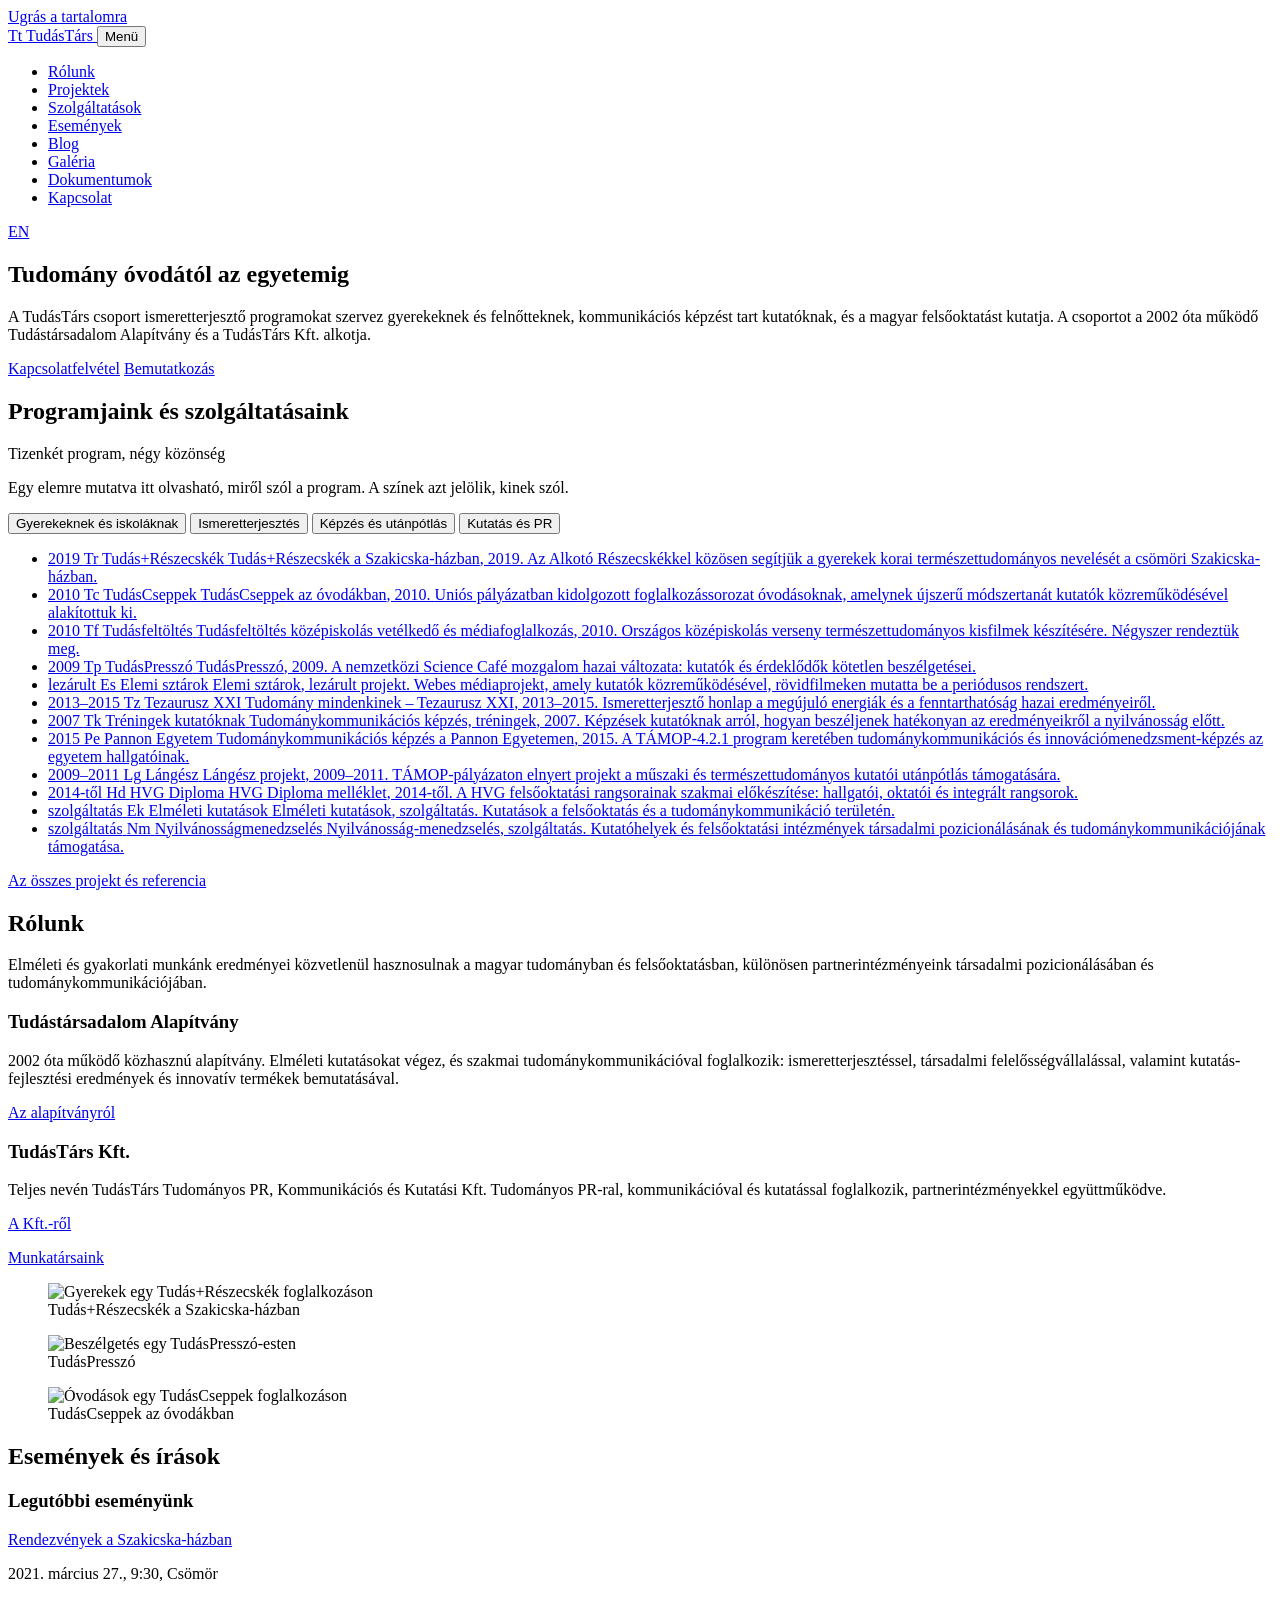
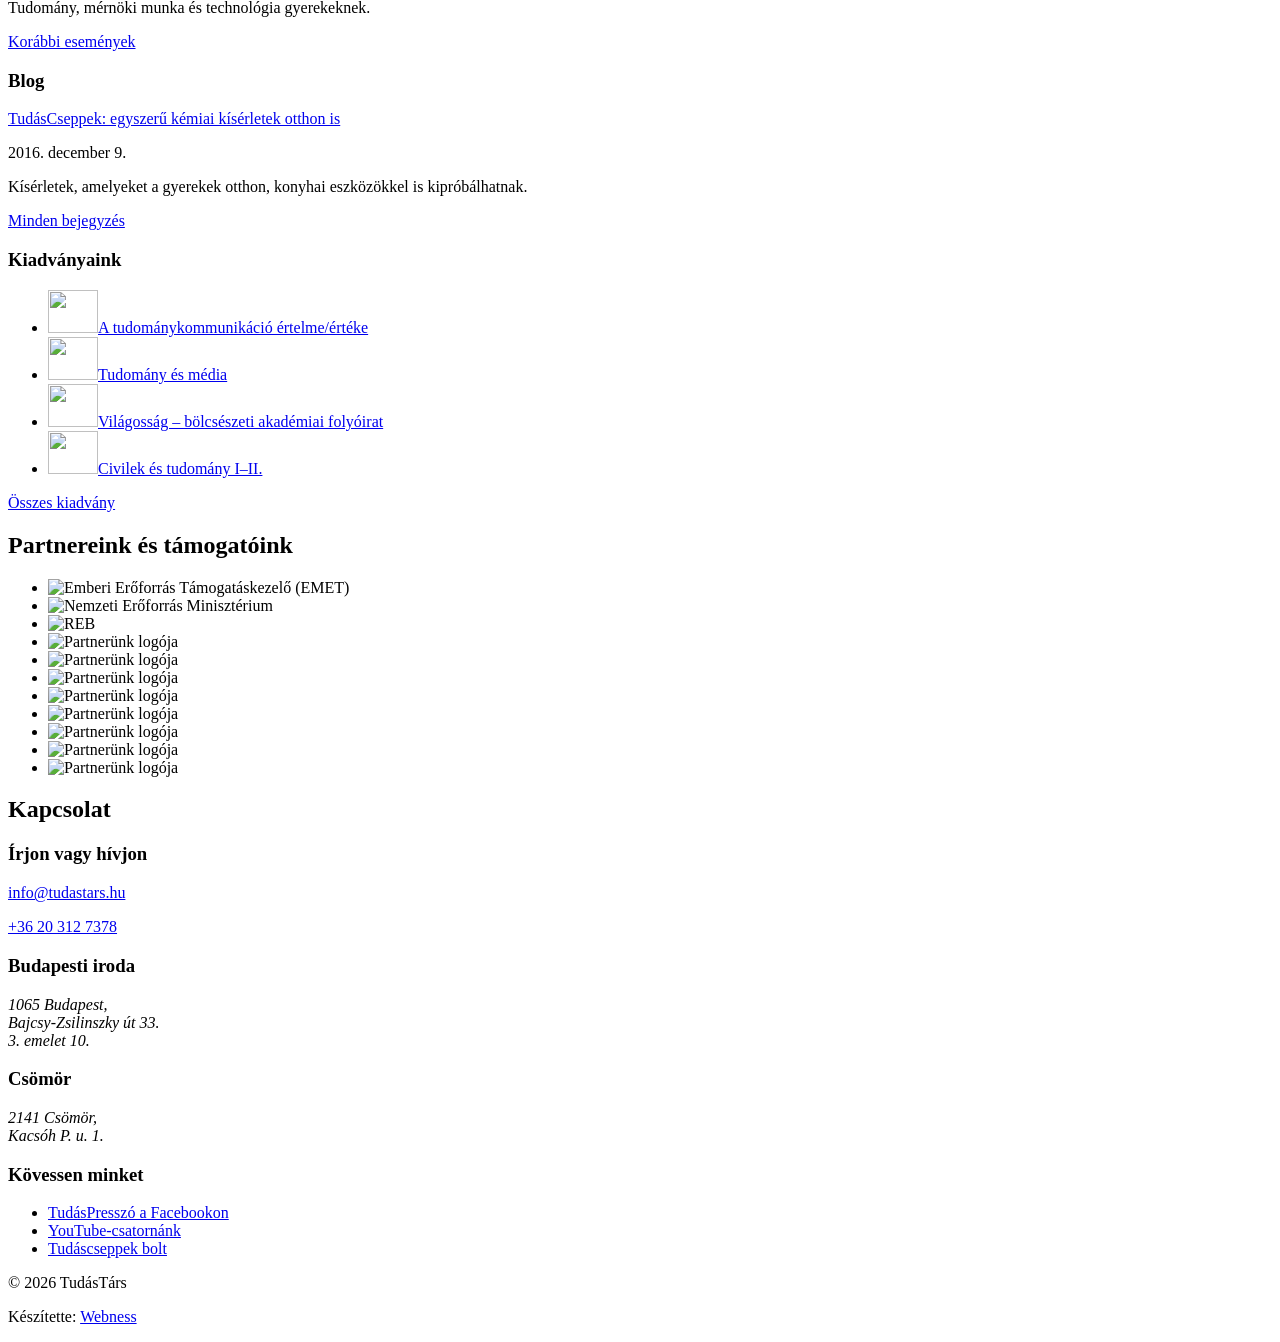
==== public/index.html @ a9f49048 "Képméretek a valós fájlokhoz igazítva Co-Authored-By: Claude Opus 5.5 <noreply@anthropic.com> Claude" ====
<!doctype html>
<html lang="hu">
<head>
  <meta charset="utf-8">
  <meta name="viewport" content="width=device-width, initial-scale=1">
  <title>TudásTárs – tudománykommunikáció és felsőoktatás-kutatás</title>
  <meta name="description" content="A TudásTárs csoport – a Tudástársadalom Alapítvány és a TudásTárs Kft. – ismeretterjesztő programokat szervez, kutatóknak képzést tart, és a magyar felsőoktatást kutatja.">
  <!-- Tesztverzió: amíg a régi oldal él, ne indexelje a kereső -->
  <meta name="robots" content="noindex">
  <meta property="og:title" content="TudásTárs – tudomány óvodától az egyetemig">
  <meta property="og:description" content="Ismeretterjesztés, tudománykommunikációs képzés és felsőoktatás-kutatás 2002 óta.">
  <meta property="og:locale" content="hu_HU">
  <meta property="og:type" content="website">
  <meta name="theme-color" content="#0F3550">
  <script>document.documentElement.classList.add("js")</script>
  <link rel="icon" href="/favicon.svg" type="image/svg+xml">
  <link rel="alternate" hreflang="en" href="https://tudastars.hu/en/">
  <link rel="preload" href="/assets/fonts/archivo-hu.woff2" as="font" type="font/woff2" crossorigin>
  <link rel="preload" href="/assets/fonts/sourceserif-hu.woff2" as="font" type="font/woff2" crossorigin>
  <link rel="stylesheet" href="/assets/css/style.css">
  <script type="application/ld+json">
  {
    "@context": "https://schema.org",
    "@type": "Organization",
    "name": "TudásTárs",
    "url": "https://tudastars.hu/",
    "email": "info@tudastars.hu",
    "telephone": "+36 20 312 7378",
    "address": {
      "@type": "PostalAddress",
      "streetAddress": "Bajcsy-Zsilinszky út 33. 3. emelet 10.",
      "postalCode": "1065",
      "addressLocality": "Budapest",
      "addressCountry": "HU"
    },
    "sameAs": [
      "https://www.facebook.com/tudaspresszo/",
      "https://www.youtube.com/user/thesciencecafe"
    ]
  }
  </script>
</head>
<body>
  <a class="skip" href="#tartalom">Ugrás a tartalomra</a>

  <header class="site-header">
    <div class="wrap site-header__inner">
      <a class="brand" href="/" aria-label="TudásTárs – főoldal">
        <span class="brand__mark" aria-hidden="true">Tt</span>
        <span class="brand__name">TudásTárs</span>
      </a>

      <button class="menu-toggle" type="button" aria-expanded="false" aria-controls="fomenu">Menü</button>

      <nav class="site-nav" id="fomenu" aria-label="Főmenü">
        <ul>
          <li><a href="#rolunk">Rólunk</a></li>
          <li><a href="#projektek">Projektek</a></li>
          <li><a href="https://tudastars.hu/our-services/">Szolgáltatások</a></li>
          <li><a href="https://tudastars.hu/upcoming-events/">Események</a></li>
          <li><a href="https://tudastars.hu/category/blog/">Blog</a></li>
          <li><a href="https://tudastars.hu/kepek/">Galéria</a></li>
          <li><a href="https://tudastars.hu/documents/">Dokumentumok</a></li>
          <li><a href="#kapcsolat">Kapcsolat</a></li>
        </ul>
        <a class="lang" href="https://tudastars.hu/en/" hreflang="en" lang="en" aria-label="English version">EN</a>
      </nav>
    </div>
  </header>

  <main id="tartalom">

    <section class="hero" aria-labelledby="hero-cim">
      <div class="wrap hero__inner">
        <h1 id="hero-cim">Tudomány óvodától az egyetemig</h1>
        <div class="hero__aside">
          <p class="lead">A TudásTárs csoport ismeretterjesztő programokat szervez gyerekeknek és felnőtteknek, kommunikációs képzést tart kutatóknak, és a magyar felsőoktatást kutatja. A csoportot a 2002 óta működő Tudástársadalom Alapítvány és a TudásTárs Kft. alkotja.</p>
          <p class="actions">
            <a class="btn btn--solid" href="#kapcsolat">Kapcsolatfelvétel</a>
            <a class="btn btn--line" href="#rolunk">Bemutatkozás</a>
          </p>
        </div>
      </div>
    </section>

    <section class="table-section" id="projektek" aria-labelledby="projektek-cim">
      <div class="wrap">
        <h2 id="projektek-cim" class="vh">Programjaink és szolgáltatásaink</h2>

        <div class="ptable" data-filter="">

          <div class="ptable__info" aria-hidden="true">
            <p class="info__title">Tizenkét program, négy közönség</p>
            <p class="info__meta"></p>
            <p class="info__desc">Egy elemre mutatva itt olvasható, miről szól a program. A színek azt jelölik, kinek szól.</p>
          </div>

          <div class="ptable__key" role="group" aria-label="Szűrés közönség szerint">
            <button type="button" class="key" data-cat="kids" aria-pressed="false"><span class="key__swatch"></span>Gyerekeknek és iskoláknak</button>
            <button type="button" class="key" data-cat="public" aria-pressed="false"><span class="key__swatch"></span>Ismeretterjesztés</button>
            <button type="button" class="key" data-cat="training" aria-pressed="false"><span class="key__swatch"></span>Képzés és utánpótlás</button>
            <button type="button" class="key" data-cat="research" aria-pressed="false"><span class="key__swatch"></span>Kutatás és PR</button>
          </div>

          <ul class="ptable__grid">
            <!-- Gyerekeknek és iskoláknak -->
            <li class="cell" style="grid-area: tr">
              <a class="el" data-cat="kids" style="--i: 8" href="https://tudastars.hu/project/tudasreszecskek-a-szakicska-hazban/">
                <span class="el__year" aria-hidden="true">2019</span>
                <span class="el__sym" aria-hidden="true">Tr</span>
                <span class="el__name" aria-hidden="true">Tudás+&#8203;Részecskék</span>
                <span class="vh"><span class="el__full">Tudás+Részecskék a Szakicska-házban</span>, 2019. <span class="el__desc">Az Alkotó Részecskékkel közösen segítjük a gyerekek korai természettudományos nevelését a csömöri Szakicska-házban.</span></span>
              </a>
            </li>
            <li class="cell" style="grid-area: tc">
              <a class="el" data-cat="kids" style="--i: 3" href="https://tudastars.hu/project/tudomanycseppek-az-ovodakban/">
                <span class="el__year" aria-hidden="true">2010</span>
                <span class="el__sym" aria-hidden="true">Tc</span>
                <span class="el__name" aria-hidden="true">TudásCseppek</span>
                <span class="vh"><span class="el__full">TudásCseppek az óvodákban</span>, 2010. <span class="el__desc">Uniós pályázatban kidolgozott foglalkozássorozat óvodásoknak, amelynek újszerű módszertanát kutatók közreműködésével alakítottuk ki.</span></span>
              </a>
            </li>
            <li class="cell" style="grid-area: tf">
              <a class="el" data-cat="kids" style="--i: 4" href="https://tudastars.hu/project/tudasfeltoltes-kozepiskolas-vetelkedo-es-mediafoglalkozas/">
                <span class="el__year" aria-hidden="true">2010</span>
                <span class="el__sym" aria-hidden="true">Tf</span>
                <span class="el__name" aria-hidden="true">Tudás&shy;feltöltés</span>
                <span class="vh"><span class="el__full">Tudásfeltöltés középiskolás vetélkedő és médiafoglalkozás</span>, 2010. <span class="el__desc">Országos középiskolás verseny természettudományos kisfilmek készítésére. Négyszer rendeztük meg.</span></span>
              </a>
            </li>

            <!-- Ismeretterjesztés -->
            <li class="cell" style="grid-area: tp">
              <a class="el" data-cat="public" style="--i: 1" href="https://tudastars.hu/project/tudaspresszo/">
                <span class="el__year" aria-hidden="true">2009</span>
                <span class="el__sym" aria-hidden="true">Tp</span>
                <span class="el__name" aria-hidden="true">TudásPresszó</span>
                <span class="vh"><span class="el__full">TudásPresszó</span>, 2009. <span class="el__desc">A nemzetközi Science Café mozgalom hazai változata: kutatók és érdeklődők kötetlen beszélgetései.</span></span>
              </a>
            </li>
            <li class="cell" style="grid-area: es">
              <a class="el" data-cat="public" style="--i: 9" href="https://tudastars.hu/project/elemi-sztarok/">
                <span class="el__year" aria-hidden="true">lezárult</span>
                <span class="el__sym" aria-hidden="true">Es</span>
                <span class="el__name" aria-hidden="true">Elemi sztárok</span>
                <span class="vh"><span class="el__full">Elemi sztárok</span>, lezárult projekt. <span class="el__desc">Webes médiaprojekt, amely kutatók közreműködésével, rövidfilmeken mutatta be a periódusos rendszert.</span></span>
              </a>
            </li>
            <li class="cell" style="grid-area: tz">
              <a class="el" data-cat="public" style="--i: 5" href="https://tudastars.hu/project/tudomany-mindenkinek-tezaurusz-xxi-tudomanyos-ismeretterjeszto-honlap-2013-2014/">
                <span class="el__year" aria-hidden="true">2013–2015</span>
                <span class="el__sym" aria-hidden="true">Tz</span>
                <span class="el__name" aria-hidden="true">Tezaurusz XXI</span>
                <span class="vh"><span class="el__full">Tudomány mindenkinek – Tezaurusz XXI</span>, 2013–2015. <span class="el__desc">Ismeretterjesztő honlap a megújuló energiák és a fenntarthatóság hazai eredményeiről.</span></span>
              </a>
            </li>

            <!-- Képzés és utánpótlás -->
            <li class="cell" style="grid-area: tk">
              <a class="el" data-cat="training" style="--i: 0" href="https://tudastars.hu/project/tudomanykommunikacios-kepzes-treningek/">
                <span class="el__year" aria-hidden="true">2007</span>
                <span class="el__sym" aria-hidden="true">Tk</span>
                <span class="el__name" aria-hidden="true">Tréningek kutatóknak</span>
                <span class="vh"><span class="el__full">Tudománykommunikációs képzés, tréningek</span>, 2007. <span class="el__desc">Képzések kutatóknak arról, hogyan beszéljenek hatékonyan az eredményeikről a nyilvánosság előtt.</span></span>
              </a>
            </li>
            <li class="cell" style="grid-area: pe">
              <a class="el" data-cat="training" style="--i: 7" href="https://tudastars.hu/project/tudomanykommunikacios-kepzes-a-pannon-egyetemen-2015/">
                <span class="el__year" aria-hidden="true">2015</span>
                <span class="el__sym" aria-hidden="true">Pe</span>
                <span class="el__name" aria-hidden="true">Pannon Egyetem</span>
                <span class="vh"><span class="el__full">Tudománykommunikációs képzés a Pannon Egyetemen</span>, 2015. <span class="el__desc">A TÁMOP-4.2.1 program keretében tudománykommunikációs és innovációmenedzsment-képzés az egyetem hallgatóinak.</span></span>
              </a>
            </li>
            <li class="cell" style="grid-area: lsz">
              <a class="el" data-cat="training" style="--i: 2" href="https://tudastars.hu/project/langesz-projekt-2009-2011/">
                <span class="el__year" aria-hidden="true">2009–2011</span>
                <span class="el__sym" aria-hidden="true">Lg</span>
                <span class="el__name" aria-hidden="true">Lángész</span>
                <span class="vh"><span class="el__full">Lángész projekt</span>, 2009–2011. <span class="el__desc">TÁMOP-pályázaton elnyert projekt a műszaki és természettudományos kutatói utánpótlás támogatására.</span></span>
              </a>
            </li>

            <!-- Kutatás és PR -->
            <li class="cell" style="grid-area: hd">
              <a class="el" data-cat="research" style="--i: 6" href="https://tudastars.hu/project/hvg-diploma-melleklet/">
                <span class="el__year" aria-hidden="true">2014-től</span>
                <span class="el__sym" aria-hidden="true">Hd</span>
                <span class="el__name" aria-hidden="true">HVG Diploma</span>
                <span class="vh"><span class="el__full">HVG Diploma melléklet</span>, 2014-től. <span class="el__desc">A HVG felsőoktatási rangsorainak szakmai előkészítése: hallgatói, oktatói és integrált rangsorok.</span></span>
              </a>
            </li>
            <li class="cell" style="grid-area: ek">
              <a class="el" data-cat="research" style="--i: 10" href="https://tudastars.hu/our-services/elmeleti-kutatasok/">
                <span class="el__year" aria-hidden="true">szolgáltatás</span>
                <span class="el__sym" aria-hidden="true">Ek</span>
                <span class="el__name" aria-hidden="true">Elméleti kutatások</span>
                <span class="vh"><span class="el__full">Elméleti kutatások</span>, szolgáltatás. <span class="el__desc">Kutatások a felsőoktatás és a tudománykommunikáció területén.</span></span>
              </a>
            </li>
            <li class="cell" style="grid-area: nm">
              <a class="el" data-cat="research" style="--i: 11" href="https://tudastars.hu/our-services/nyilvanossag-menedzseles/">
                <span class="el__year" aria-hidden="true">szolgáltatás</span>
                <span class="el__sym" aria-hidden="true">Nm</span>
                <span class="el__name" aria-hidden="true">Nyilvánosság&shy;menedzselés</span>
                <span class="vh"><span class="el__full">Nyilvánosság-menedzselés</span>, szolgáltatás. <span class="el__desc">Kutatóhelyek és felsőoktatási intézmények társadalmi pozicionálásának és tudománykommunikációjának támogatása.</span></span>
              </a>
            </li>
          </ul>
        </div>

        <p class="table-more"><a href="https://tudastars.hu/projektek/">Az összes projekt és referencia</a></p>
      </div>
    </section>

    <section class="about" id="rolunk" aria-labelledby="rolunk-cim">
      <div class="wrap">
        <div class="about__intro">
          <h2 id="rolunk-cim">Rólunk</h2>
          <p>Elméleti és gyakorlati munkánk eredményei közvetlenül hasznosulnak a magyar tudományban és felsőoktatásban, különösen partnerintézményeink társadalmi pozicionálásában és tudománykommunikációjában.</p>
        </div>

        <div class="about__orgs">
          <article class="org">
            <h3>Tudástársadalom Alapítvány</h3>
            <p>2002 óta működő közhasznú alapítvány. Elméleti kutatásokat végez, és szakmai tudománykommunikációval foglalkozik: ismeretterjesztéssel, társadalmi felelősségvállalással, valamint kutatás-fejlesztési eredmények és innovatív termékek bemutatásával.</p>
            <a class="text-link" href="https://tudastars.hu/rolunk/tudastarsadalom-alapitvany/">Az alapítványról</a>
          </article>
          <article class="org">
            <h3>TudásTárs Kft.</h3>
            <p>Teljes nevén TudásTárs Tudományos PR, Kommunikációs és Kutatási Kft. Tudományos PR-ral, kommunikációval és kutatással foglalkozik, partnerintézményekkel együttműködve.</p>
            <a class="text-link" href="https://tudastars.hu/rolunk/tudastars-kft/">A Kft.-ről</a>
          </article>
          <p class="about__team"><a class="text-link" href="https://tudastars.hu/munkatarsak/">Munkatársaink</a></p>
        </div>

        <div class="photos">
          <figure>
            <img src="https://tudastars.hu/wp-content/uploads/2021/03/IMG_20200730_151507-1.jpg" alt="Gyerekek egy Tudás+Részecskék foglalkozáson" loading="lazy" decoding="async" width="1920" height="1205">
            <figcaption>Tudás+Részecskék a Szakicska-házban</figcaption>
          </figure>
          <figure>
            <img src="https://tudastars.hu/wp-content/uploads/2015/08/esemenyhez_elkov.jpg" alt="Beszélgetés egy TudásPresszó-esten" loading="lazy" decoding="async" width="1072" height="558">
            <figcaption>TudásPresszó</figcaption>
          </figure>
          <figure>
            <img src="https://tudastars.hu/wp-content/uploads/2017/01/17884337_436509926692249_1829281073278474045_n.jpg" alt="Óvodások egy TudásCseppek foglalkozáson" loading="lazy" decoding="async" width="960" height="635">
            <figcaption>TudásCseppek az óvodákban</figcaption>
          </figure>
        </div>
      </div>
    </section>

    <section class="news" aria-labelledby="hirek-cim">
      <div class="wrap">
        <h2 id="hirek-cim">Események és írások</h2>
        <div class="news__cols">
          <article class="news__item">
            <h3 class="news__kind">Legutóbbi eseményünk</h3>
            <p class="news__title"><a href="https://tudastars.hu/event/rendezvenyek-a-szakicska-hazban/">Rendezvények a Szakicska-házban</a></p>
            <p class="news__meta"><time datetime="2021-03-27T09:30">2021. március 27., 9:30</time>, Csömör</p>
            <p>Tudomány, mérnöki munka és technológia gyerekeknek.</p>
            <a class="text-link" href="https://tudastars.hu/past-events/">Korábbi események</a>
          </article>

          <article class="news__item">
            <h3 class="news__kind">Blog</h3>
            <p class="news__title"><a href="https://tudastars.hu/2016/12/09/tudascseppek-egyszeru-kemiai-kiserletek-otthon-is/">TudásCseppek: egyszerű kémiai kísérletek otthon is</a></p>
            <p class="news__meta"><time datetime="2016-12-09">2016. december 9.</time></p>
            <p>Kísérletek, amelyeket a gyerekek otthon, konyhai eszközökkel is kipróbálhatnak.</p>
            <a class="text-link" href="https://tudastars.hu/category/blog/">Minden bejegyzés</a>
          </article>

          <article class="news__item">
            <h3 class="news__kind">Kiadványaink</h3>
            <ul class="pubs">
              <li><a href="https://tudastars.hu/2016/12/06/a-tudomanykommunikacio-ertelmeerteke/"><img src="https://tudastars.hu/wp-content/uploads/2016/12/1-1-100x85.jpg" alt="" width="50" height="43" loading="lazy">A tudománykommunikáció értelme/értéke</a></li>
              <li><a href="https://tudastars.hu/2016/12/06/tudomany-es-media/"><img src="https://tudastars.hu/wp-content/uploads/2016/12/tudomany_es_media-100x85.jpg" alt="" width="50" height="43" loading="lazy">Tudomány és média</a></li>
              <li><a href="https://tudastars.hu/2016/12/09/vilagossag-bolcseszeti-akademiai-folyoirat/"><img src="https://tudastars.hu/wp-content/uploads/2016/12/vilagossag-100x85.jpg" alt="" width="50" height="43" loading="lazy">Világosság – bölcsészeti akadémiai folyóirat</a></li>
              <li><a href="https://tudastars.hu/2016/12/06/civilek-es-tudomany-i-ii/"><img src="https://tudastars.hu/wp-content/uploads/2016/12/civilek-es-tudomany_borito-100x85.jpg" alt="" width="50" height="43" loading="lazy">Civilek és tudomány I–II.</a></li>
            </ul>
            <a class="text-link" href="https://tudastars.hu/category/kiadvanyok/">Összes kiadvány</a>
          </article>
        </div>
      </div>
    </section>

    <section class="partners" aria-labelledby="partnerek-cim">
      <div class="wrap">
        <h2 id="partnerek-cim">Partnereink és támogatóink</h2>
        <ul class="logos">
          <li><img src="https://tudastars.hu/wp-content/uploads/2017/05/emet__logo_fekvo_szines_rgb_png-300x60.png" alt="Emberi Erőforrás Támogatáskezelő (EMET)" loading="lazy" width="300" height="60"></li>
          <li><img src="https://tudastars.hu/wp-content/uploads/2017/05/nefmi_logo_250x167_101028.png" alt="Nemzeti Erőforrás Minisztérium" loading="lazy" width="100" height="70"></li>
          <li><img src="https://tudastars.hu/wp-content/uploads/2017/05/reblogo-clr-01-300x51.png" alt="REB" loading="lazy" width="300" height="51"></li>
          <li><img src="https://tudastars.hu/wp-content/uploads/2017/05/1-1.jpg" alt="Partnerünk logója" loading="lazy"></li>
          <li><img src="https://tudastars.hu/wp-content/uploads/2017/05/2-1.jpg" alt="Partnerünk logója" loading="lazy"></li>
          <li><img src="https://tudastars.hu/wp-content/uploads/2017/05/3-1.jpg" alt="Partnerünk logója" loading="lazy"></li>
          <li><img src="https://tudastars.hu/wp-content/uploads/2017/05/4-1.jpg" alt="Partnerünk logója" loading="lazy"></li>
          <li><img src="https://tudastars.hu/wp-content/uploads/2017/05/5-1.jpg" alt="Partnerünk logója" loading="lazy"></li>
          <li><img src="https://tudastars.hu/wp-content/uploads/2017/05/6-1.jpg" alt="Partnerünk logója" loading="lazy"></li>
          <li><img src="https://tudastars.hu/wp-content/uploads/2017/05/7-1.jpg" alt="Partnerünk logója" loading="lazy"></li>
          <li><img src="https://tudastars.hu/wp-content/uploads/2017/05/8-1.jpg" alt="Partnerünk logója" loading="lazy"></li>
        </ul>
      </div>
    </section>
  </main>

  <footer class="site-footer" id="kapcsolat" aria-labelledby="kapcsolat-cim">
    <div class="wrap">
      <h2 id="kapcsolat-cim">Kapcsolat</h2>
      <div class="contact">
        <div>
          <h3>Írjon vagy hívjon</h3>
          <p><a class="contact__big" href="mailto:info@tudastars.hu">info@tudastars.hu</a></p>
          <p><a class="contact__big" href="tel:+36203127378">+36 20 312 7378</a></p>
        </div>
        <div>
          <h3>Budapesti iroda</h3>
          <address>1065 Budapest,<br>Bajcsy-Zsilinszky út 33.<br>3. emelet 10.</address>
        </div>
        <div>
          <h3>Csömör</h3>
          <address>2141 Csömör,<br>Kacsóh P. u. 1.</address>
        </div>
        <div>
          <h3>Kövessen minket</h3>
          <ul class="social">
            <li><a href="https://www.facebook.com/tudaspresszo/">TudásPresszó a Facebookon</a></li>
            <li><a href="https://www.youtube.com/user/thesciencecafe">YouTube-csatornánk</a></li>
            <li><a href="https://www.facebook.com/Tudascseppekbolt/">Tudáscseppek bolt</a></li>
          </ul>
        </div>
      </div>
      <div class="site-footer__bottom">
        <p>© 2026 TudásTárs</p>
        <p>Készítette: <a href="https://webness.hu/">Webness</a></p>
      </div>
    </div>
  </footer>

  <script src="/assets/js/main.js" defer></script>
</body>
</html>
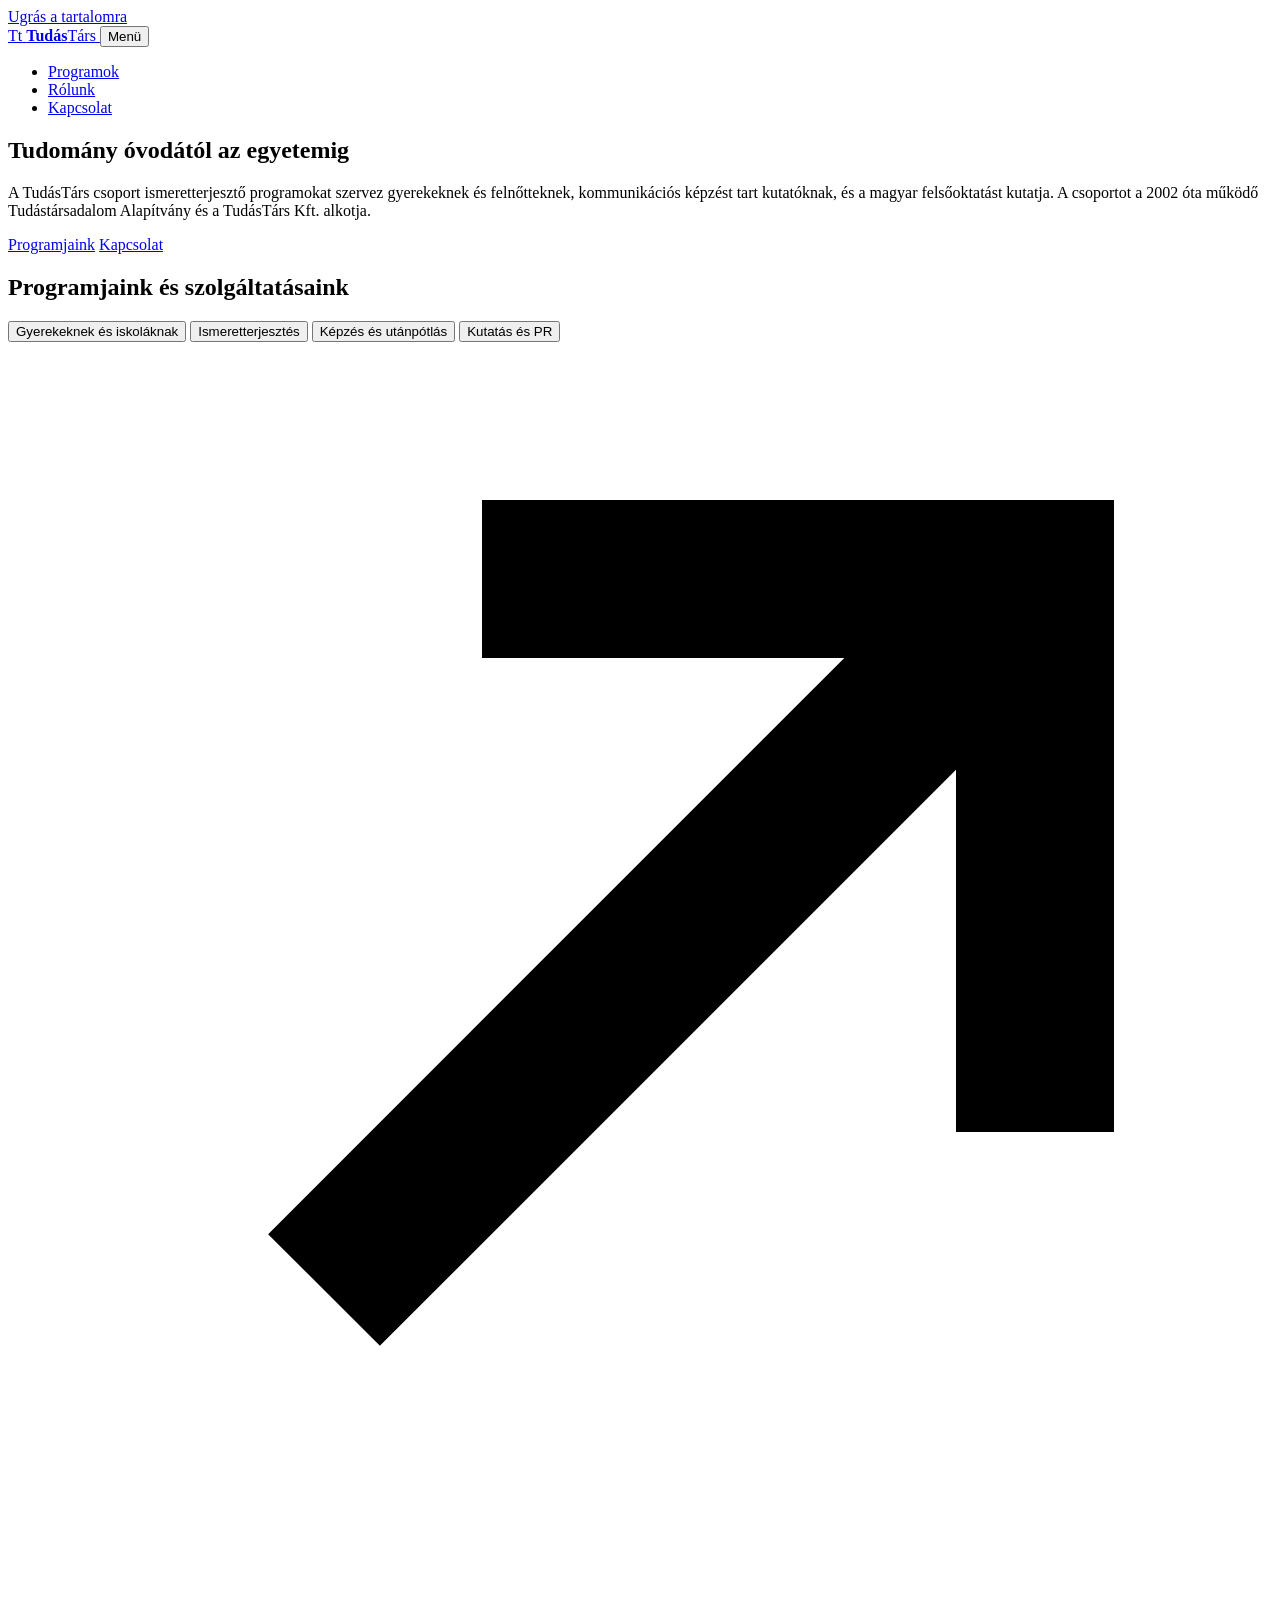
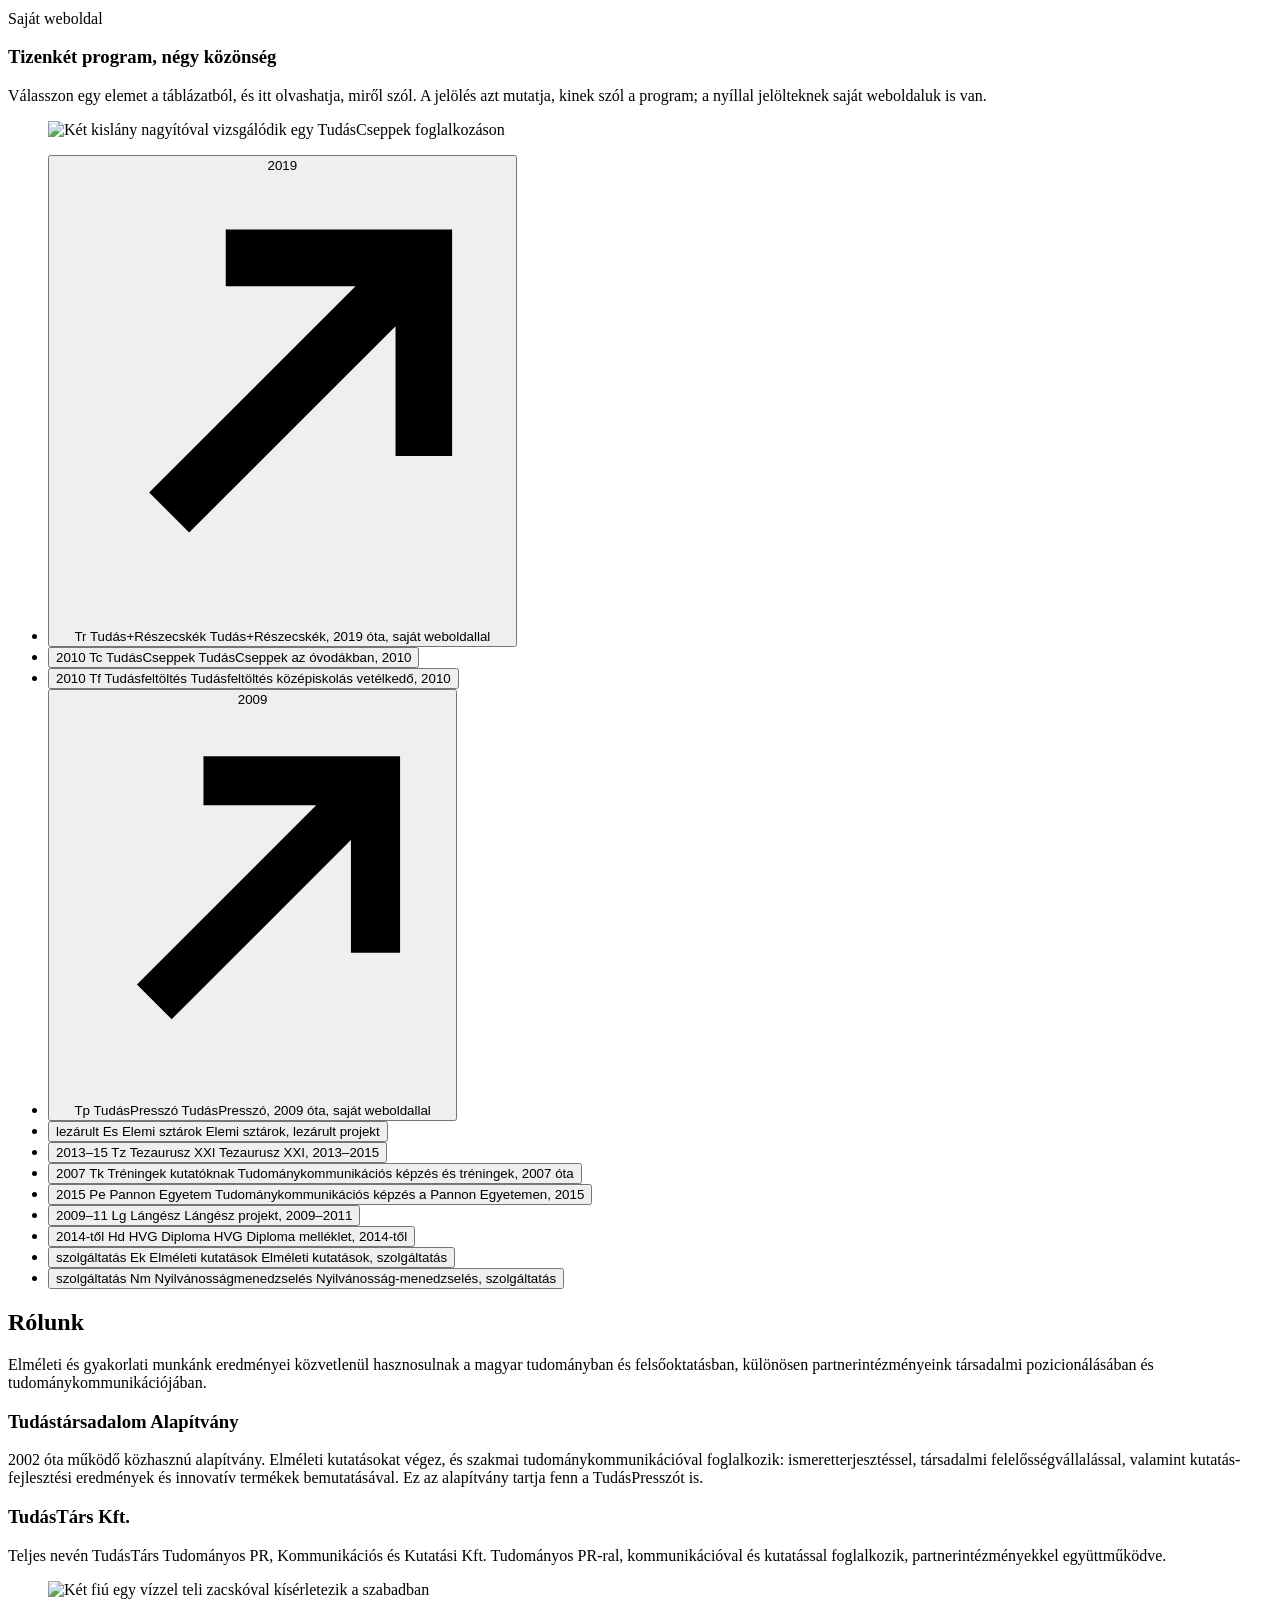
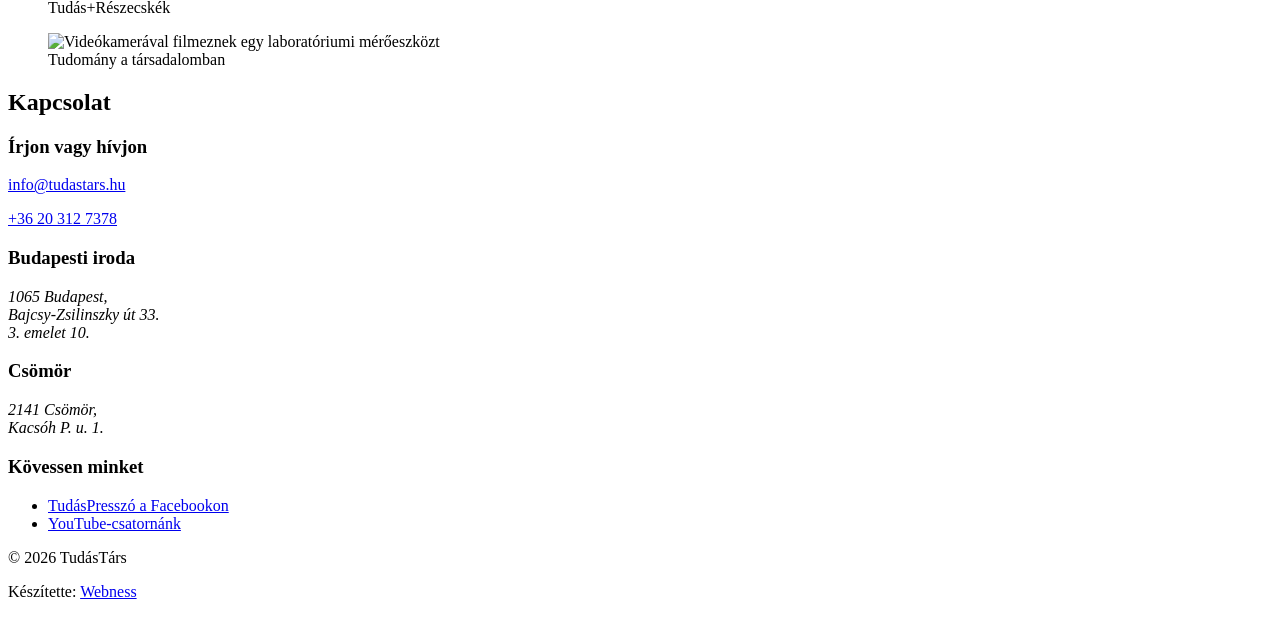
==== commit 4bbaffe2: "Összefoglaló oldal: arculati színek, programok a saját oldalaikra visznek - Színek a régi logóból: p" ====
--- a/public/index.html
+++ b/public/index.html
@@ -11,10 +11,9 @@
   <meta property="og:description" content="Ismeretterjesztés, tudománykommunikációs képzés és felsőoktatás-kutatás 2002 óta.">
   <meta property="og:locale" content="hu_HU">
   <meta property="og:type" content="website">
-  <meta name="theme-color" content="#0F3550">
+  <meta name="theme-color" content="#26252b">
   <script>document.documentElement.classList.add("js")</script>
   <link rel="icon" href="/favicon.svg" type="image/svg+xml">
-  <link rel="alternate" hreflang="en" href="https://tudastars.hu/en/">
   <link rel="preload" href="/assets/fonts/archivo-hu.woff2" as="font" type="font/woff2" crossorigin>
   <link rel="preload" href="/assets/fonts/sourceserif-hu.woff2" as="font" type="font/woff2" crossorigin>
   <link rel="stylesheet" href="/assets/css/style.css">
@@ -34,6 +33,8 @@
       "addressCountry": "HU"
     },
     "sameAs": [
+      "https://www.tudaspresszo.hu/",
+      "https://tudasreszecskek.webnode.hu/",
       "https://www.facebook.com/tudaspresszo/",
       "https://www.youtube.com/user/thesciencecafe"
     ]
@@ -47,23 +48,17 @@
     <div class="wrap site-header__inner">
       <a class="brand" href="/" aria-label="TudásTárs – főoldal">
         <span class="brand__mark" aria-hidden="true">Tt</span>
-        <span class="brand__name">TudásTárs</span>
+        <span class="brand__name" aria-hidden="true"><b>Tudás</b>Társ</span>
       </a>
 
       <button class="menu-toggle" type="button" aria-expanded="false" aria-controls="fomenu">Menü</button>
 
       <nav class="site-nav" id="fomenu" aria-label="Főmenü">
         <ul>
+          <li><a href="#programok">Programok</a></li>
           <li><a href="#rolunk">Rólunk</a></li>
-          <li><a href="#projektek">Projektek</a></li>
-          <li><a href="https://tudastars.hu/our-services/">Szolgáltatások</a></li>
-          <li><a href="https://tudastars.hu/upcoming-events/">Események</a></li>
-          <li><a href="https://tudastars.hu/category/blog/">Blog</a></li>
-          <li><a href="https://tudastars.hu/kepek/">Galéria</a></li>
-          <li><a href="https://tudastars.hu/documents/">Dokumentumok</a></li>
           <li><a href="#kapcsolat">Kapcsolat</a></li>
         </ul>
-        <a class="lang" href="https://tudastars.hu/en/" hreflang="en" lang="en" aria-label="English version">EN</a>
       </nav>
     </div>
   </header>
@@ -76,140 +71,220 @@
         <div class="hero__aside">
           <p class="lead">A TudásTárs csoport ismeretterjesztő programokat szervez gyerekeknek és felnőtteknek, kommunikációs képzést tart kutatóknak, és a magyar felsőoktatást kutatja. A csoportot a 2002 óta működő Tudástársadalom Alapítvány és a TudásTárs Kft. alkotja.</p>
           <p class="actions">
-            <a class="btn btn--solid" href="#kapcsolat">Kapcsolatfelvétel</a>
-            <a class="btn btn--line" href="#rolunk">Bemutatkozás</a>
+            <a class="btn btn--solid" href="#programok">Programjaink</a>
+            <a class="btn btn--line" href="#kapcsolat">Kapcsolat</a>
           </p>
         </div>
       </div>
     </section>
 
-    <section class="table-section" id="projektek" aria-labelledby="projektek-cim">
+    <section class="table-section" id="programok" aria-labelledby="programok-cim">
       <div class="wrap">
-        <h2 id="projektek-cim" class="vh">Programjaink és szolgáltatásaink</h2>
+        <h2 id="programok-cim" class="vh">Programjaink és szolgáltatásaink</h2>
 
         <div class="ptable" data-filter="">
 
-          <div class="ptable__info" aria-hidden="true">
-            <p class="info__title">Tizenkét program, négy közönség</p>
-            <p class="info__meta"></p>
-            <p class="info__desc">Egy elemre mutatva itt olvasható, miről szól a program. A színek azt jelölik, kinek szól.</p>
-          </div>
-
           <div class="ptable__key" role="group" aria-label="Szűrés közönség szerint">
-            <button type="button" class="key" data-cat="kids" aria-pressed="false"><span class="key__swatch"></span>Gyerekeknek és iskoláknak</button>
-            <button type="button" class="key" data-cat="public" aria-pressed="false"><span class="key__swatch"></span>Ismeretterjesztés</button>
-            <button type="button" class="key" data-cat="training" aria-pressed="false"><span class="key__swatch"></span>Képzés és utánpótlás</button>
-            <button type="button" class="key" data-cat="research" aria-pressed="false"><span class="key__swatch"></span>Kutatás és PR</button>
+              <button type="button" class="key" data-cat="kids" aria-pressed="false"><span class="key__swatch"></span>Gyerekeknek és iskoláknak</button>
+              <button type="button" class="key" data-cat="public" aria-pressed="false"><span class="key__swatch"></span>Ismeretterjesztés</button>
+              <button type="button" class="key" data-cat="training" aria-pressed="false"><span class="key__swatch"></span>Képzés és utánpótlás</button>
+              <button type="button" class="key" data-cat="research" aria-pressed="false"><span class="key__swatch"></span>Kutatás és PR</button>
+              <span class="key key--static"><svg class="key__web" viewBox="0 0 16 16" aria-hidden="true"><path d="M6 3h7v7M13 3 4 12" fill="none" stroke="currentColor" stroke-width="2"/></svg>Saját weboldal</span>
+            </div>
+
+          <div class="ptable__stage">
+
+
+            <div class="ptable__info" id="programinfo" aria-live="polite">
+              <div class="info__text">
+                <h3 class="info__title">Tizenkét program, négy közönség</h3>
+                <p class="info__meta"></p>
+                <p class="info__desc">Válasszon egy elemet a táblázatból, és itt olvashatja, miről szól. A jelölés azt mutatja, kinek szól a program; a nyíllal jelölteknek saját weboldaluk is van.</p>
+                <p class="info__links"></p>
+              </div>
+              <figure class="info__fig">
+                <img class="info__img" src="/assets/img/cseppek-2.webp" alt="Két kislány nagyítóval vizsgálódik egy TudásCseppek foglalkozáson" width="905" height="960">
+              </figure>
+            </div>
           </div>
 
           <ul class="ptable__grid">
             <!-- Gyerekeknek és iskoláknak -->
             <li class="cell" style="grid-area: tr">
-              <a class="el" data-cat="kids" style="--i: 8" href="https://tudastars.hu/project/tudasreszecskek-a-szakicska-hazban/">
+              <button class="el" type="button" data-cat="kids" style="--i: 8" aria-pressed="false" aria-controls="programinfo">
                 <span class="el__year" aria-hidden="true">2019</span>
+                <svg class="el__web" viewBox="0 0 16 16" aria-hidden="true"><path d="M6 3h7v7M13 3 4 12" fill="none" stroke="currentColor" stroke-width="2"/></svg>
                 <span class="el__sym" aria-hidden="true">Tr</span>
                 <span class="el__name" aria-hidden="true">Tudás+&#8203;Részecskék</span>
-                <span class="vh"><span class="el__full">Tudás+Részecskék a Szakicska-házban</span>, 2019. <span class="el__desc">Az Alkotó Részecskékkel közösen segítjük a gyerekek korai természettudományos nevelését a csömöri Szakicska-házban.</span></span>
-              </a>
+                <span class="vh">Tudás+Részecskék, 2019 óta, saját weboldallal</span>
+              </button>
+              <div class="el__detail" hidden data-img="/assets/img/reszecskek-2.webp" data-alt="Ragacsos kísérleti anyag folyik egy gyerek kezéről">
+                <h3 class="info__title">Tudás+Részecskék a Szakicska-házban</h3>
+                <p class="info__meta"><span class="meta__when">2019 óta</span><span class="meta__cat">Gyerekeknek és iskoláknak</span></p>
+                <p class="info__desc">Kísérletező foglalkozások óvodásoknak és kisiskolásoknak az Alkotó Részecskékkel közösen, háztartásban is megtalálható anyagokkal.</p>
+                <p class="info__links"><a class="btn btn--solid btn--small" href="https://tudasreszecskek.webnode.hu/">A TudásRészecskék weboldala</a></p>
+              </div>
             </li>
             <li class="cell" style="grid-area: tc">
-              <a class="el" data-cat="kids" style="--i: 3" href="https://tudastars.hu/project/tudomanycseppek-az-ovodakban/">
+              <button class="el" type="button" data-cat="kids" style="--i: 3" aria-pressed="false" aria-controls="programinfo">
                 <span class="el__year" aria-hidden="true">2010</span>
                 <span class="el__sym" aria-hidden="true">Tc</span>
                 <span class="el__name" aria-hidden="true">TudásCseppek</span>
-                <span class="vh"><span class="el__full">TudásCseppek az óvodákban</span>, 2010. <span class="el__desc">Uniós pályázatban kidolgozott foglalkozássorozat óvodásoknak, amelynek újszerű módszertanát kutatók közreműködésével alakítottuk ki.</span></span>
-              </a>
+                <span class="vh">TudásCseppek az óvodákban, 2010</span>
+              </button>
+              <div class="el__detail" hidden data-img="/assets/img/cseppek.webp" data-alt="Óvodások figyelnek egy kutyát egy TudásCseppek foglalkozáson">
+                <h3 class="info__title">TudásCseppek az óvodákban</h3>
+                <p class="info__meta"><span class="meta__when">2010</span><span class="meta__cat">Gyerekeknek és iskoláknak</span></p>
+                <p class="info__desc">Uniós pályázatban kidolgozott foglalkozássorozat óvodásoknak. Újszerű módszertanát kutatók közreműködésével alakítottuk ki.</p>
+                <p class="info__links"><a class="btn btn--line btn--small" href="https://www.facebook.com/Tudascseppekbolt/">Tudáscseppek bolt a Facebookon</a></p>
+              </div>
             </li>
             <li class="cell" style="grid-area: tf">
-              <a class="el" data-cat="kids" style="--i: 4" href="https://tudastars.hu/project/tudasfeltoltes-kozepiskolas-vetelkedo-es-mediafoglalkozas/">
+              <button class="el" type="button" data-cat="kids" style="--i: 4" aria-pressed="false" aria-controls="programinfo">
                 <span class="el__year" aria-hidden="true">2010</span>
                 <span class="el__sym" aria-hidden="true">Tf</span>
                 <span class="el__name" aria-hidden="true">Tudás&shy;feltöltés</span>
-                <span class="vh"><span class="el__full">Tudásfeltöltés középiskolás vetélkedő és médiafoglalkozás</span>, 2010. <span class="el__desc">Országos középiskolás verseny természettudományos kisfilmek készítésére. Négyszer rendeztük meg.</span></span>
-              </a>
+                <span class="vh">Tudásfeltöltés középiskolás vetélkedő, 2010</span>
+              </button>
+              <div class="el__detail" hidden data-img="/assets/img/tarsadalom.webp" data-alt="Videókamerával filmeznek egy laboratóriumi mérőeszközt">
+                <h3 class="info__title">Tudásfeltöltés középiskolás vetélkedő és médiafoglalkozás</h3>
+                <p class="info__meta"><span class="meta__when">2010</span><span class="meta__cat">Gyerekeknek és iskoláknak</span></p>
+                <p class="info__desc">Országos középiskolás verseny természettudományos kisfilmek készítésére, médiafoglalkozással. Négyszer rendeztük meg.</p>
+              </div>
             </li>
 
             <!-- Ismeretterjesztés -->
             <li class="cell" style="grid-area: tp">
-              <a class="el" data-cat="public" style="--i: 1" href="https://tudastars.hu/project/tudaspresszo/">
+              <button class="el" type="button" data-cat="public" style="--i: 1" aria-pressed="false" aria-controls="programinfo">
                 <span class="el__year" aria-hidden="true">2009</span>
+                <svg class="el__web" viewBox="0 0 16 16" aria-hidden="true"><path d="M6 3h7v7M13 3 4 12" fill="none" stroke="currentColor" stroke-width="2"/></svg>
                 <span class="el__sym" aria-hidden="true">Tp</span>
                 <span class="el__name" aria-hidden="true">TudásPresszó</span>
-                <span class="vh"><span class="el__full">TudásPresszó</span>, 2009. <span class="el__desc">A nemzetközi Science Café mozgalom hazai változata: kutatók és érdeklődők kötetlen beszélgetései.</span></span>
-              </a>
+                <span class="vh">TudásPresszó, 2009 óta, saját weboldallal</span>
+              </button>
+              <div class="el__detail" hidden data-img="/assets/img/kapcsolat.webp" data-alt="TudásPresszó-csésze és kiadványok egy kávézóasztalon">
+                <h3 class="info__title">TudásPresszó</h3>
+                <p class="info__meta"><span class="meta__when">2009 óta</span><span class="meta__cat">Ismeretterjesztés</span></p>
+                <p class="info__desc">Az első magyar science café. Fábri György vendégei kiváló kutatók, akik a tudomány újdonságairól beszélgetnek a közönséggel, a társadalom szemszögéből.</p>
+                <p class="info__links">
+                  <a class="btn btn--solid btn--small" href="https://www.tudaspresszo.hu/">A TudásPresszó weboldala</a>
+                  <a class="btn btn--line btn--small" href="https://www.youtube.com/user/thesciencecafe">Videók a YouTube-on</a>
+                </p>
+              </div>
             </li>
             <li class="cell" style="grid-area: es">
-              <a class="el" data-cat="public" style="--i: 9" href="https://tudastars.hu/project/elemi-sztarok/">
+              <button class="el" type="button" data-cat="public" style="--i: 9" aria-pressed="false" aria-controls="programinfo">
                 <span class="el__year" aria-hidden="true">lezárult</span>
                 <span class="el__sym" aria-hidden="true">Es</span>
                 <span class="el__name" aria-hidden="true">Elemi sztárok</span>
-                <span class="vh"><span class="el__full">Elemi sztárok</span>, lezárult projekt. <span class="el__desc">Webes médiaprojekt, amely kutatók közreműködésével, rövidfilmeken mutatta be a periódusos rendszert.</span></span>
-              </a>
+                <span class="vh">Elemi sztárok, lezárult projekt</span>
+              </button>
+              <div class="el__detail" hidden>
+                <h3 class="info__title">Elemi sztárok</h3>
+                <p class="info__meta"><span class="meta__when">Lezárult</span><span class="meta__cat">Ismeretterjesztés</span></p>
+                <p class="info__desc">Webes médiaprojekt, amely kutatók közreműködésével, rövidfilmeken mutatta be a periódusos rendszert. Ez a táblázat is innen kölcsönzi a formáját.</p>
+              </div>
             </li>
             <li class="cell" style="grid-area: tz">
-              <a class="el" data-cat="public" style="--i: 5" href="https://tudastars.hu/project/tudomany-mindenkinek-tezaurusz-xxi-tudomanyos-ismeretterjeszto-honlap-2013-2014/">
-                <span class="el__year" aria-hidden="true">2013–2015</span>
+              <button class="el" type="button" data-cat="public" style="--i: 5" aria-pressed="false" aria-controls="programinfo">
+                <span class="el__year" aria-hidden="true">2013–15</span>
                 <span class="el__sym" aria-hidden="true">Tz</span>
                 <span class="el__name" aria-hidden="true">Tezaurusz XXI</span>
-                <span class="vh"><span class="el__full">Tudomány mindenkinek – Tezaurusz XXI</span>, 2013–2015. <span class="el__desc">Ismeretterjesztő honlap a megújuló energiák és a fenntarthatóság hazai eredményeiről.</span></span>
-              </a>
+                <span class="vh">Tezaurusz XXI, 2013–2015</span>
+              </button>
+              <div class="el__detail" hidden>
+                <h3 class="info__title">Tudomány mindenkinek – Tezaurusz XXI</h3>
+                <p class="info__meta"><span class="meta__when">2013–2015</span><span class="meta__cat">Ismeretterjesztés</span></p>
+                <p class="info__desc">Ismeretterjesztő honlap a megújuló energiák és a fenntarthatóság hazai eredményeiről.</p>
+              </div>
             </li>
 
             <!-- Képzés és utánpótlás -->
             <li class="cell" style="grid-area: tk">
-              <a class="el" data-cat="training" style="--i: 0" href="https://tudastars.hu/project/tudomanykommunikacios-kepzes-treningek/">
+              <button class="el" type="button" data-cat="training" style="--i: 0" aria-pressed="false" aria-controls="programinfo">
                 <span class="el__year" aria-hidden="true">2007</span>
                 <span class="el__sym" aria-hidden="true">Tk</span>
                 <span class="el__name" aria-hidden="true">Tréningek kutatóknak</span>
-                <span class="vh"><span class="el__full">Tudománykommunikációs képzés, tréningek</span>, 2007. <span class="el__desc">Képzések kutatóknak arról, hogyan beszéljenek hatékonyan az eredményeikről a nyilvánosság előtt.</span></span>
-              </a>
+                <span class="vh">Tudománykommunikációs képzés és tréningek, 2007 óta</span>
+              </button>
+              <div class="el__detail" hidden>
+                <h3 class="info__title">Tudománykommunikációs képzés, tréningek</h3>
+                <p class="info__meta"><span class="meta__when">2007 óta</span><span class="meta__cat">Képzés és utánpótlás</span></p>
+                <p class="info__desc">Képzések kutatóknak arról, hogyan beszéljenek hatékonyan az eredményeikről a nyilvánosság előtt.</p>
+                <p class="info__links"><a class="btn btn--line btn--small" href="mailto:info@tudastars.hu?subject=Tudom%C3%A1nykommunik%C3%A1ci%C3%B3s%20k%C3%A9pz%C3%A9s">Képzést kérek</a></p>
+              </div>
             </li>
             <li class="cell" style="grid-area: pe">
-              <a class="el" data-cat="training" style="--i: 7" href="https://tudastars.hu/project/tudomanykommunikacios-kepzes-a-pannon-egyetemen-2015/">
+              <button class="el" type="button" data-cat="training" style="--i: 7" aria-pressed="false" aria-controls="programinfo">
                 <span class="el__year" aria-hidden="true">2015</span>
                 <span class="el__sym" aria-hidden="true">Pe</span>
                 <span class="el__name" aria-hidden="true">Pannon Egyetem</span>
-                <span class="vh"><span class="el__full">Tudománykommunikációs képzés a Pannon Egyetemen</span>, 2015. <span class="el__desc">A TÁMOP-4.2.1 program keretében tudománykommunikációs és innovációmenedzsment-képzés az egyetem hallgatóinak.</span></span>
-              </a>
-            </li>
-            <li class="cell" style="grid-area: lsz">
-              <a class="el" data-cat="training" style="--i: 2" href="https://tudastars.hu/project/langesz-projekt-2009-2011/">
-                <span class="el__year" aria-hidden="true">2009–2011</span>
+                <span class="vh">Tudománykommunikációs képzés a Pannon Egyetemen, 2015</span>
+              </button>
+              <div class="el__detail" hidden>
+                <h3 class="info__title">Tudománykommunikációs képzés a Pannon Egyetemen</h3>
+                <p class="info__meta"><span class="meta__when">2015</span><span class="meta__cat">Képzés és utánpótlás</span></p>
+                <p class="info__desc">A TÁMOP-4.2.1 program keretében tudománykommunikációs és innovációmenedzsment-képzés az egyetem hallgatóinak.</p>
+              </div>
+            </li>
+            <li class="cell" style="grid-area: lg">
+              <button class="el" type="button" data-cat="training" style="--i: 2" aria-pressed="false" aria-controls="programinfo">
+                <span class="el__year" aria-hidden="true">2009–11</span>
                 <span class="el__sym" aria-hidden="true">Lg</span>
                 <span class="el__name" aria-hidden="true">Lángész</span>
-                <span class="vh"><span class="el__full">Lángész projekt</span>, 2009–2011. <span class="el__desc">TÁMOP-pályázaton elnyert projekt a műszaki és természettudományos kutatói utánpótlás támogatására.</span></span>
-              </a>
+                <span class="vh">Lángész projekt, 2009–2011</span>
+              </button>
+              <div class="el__detail" hidden>
+                <h3 class="info__title">Lángész projekt</h3>
+                <p class="info__meta"><span class="meta__when">2009–2011</span><span class="meta__cat">Képzés és utánpótlás</span></p>
+                <p class="info__desc">TÁMOP-pályázaton elnyert projekt a műszaki és természettudományos kutatói utánpótlás támogatására.</p>
+              </div>
             </li>
 
             <!-- Kutatás és PR -->
             <li class="cell" style="grid-area: hd">
-              <a class="el" data-cat="research" style="--i: 6" href="https://tudastars.hu/project/hvg-diploma-melleklet/">
+              <button class="el" type="button" data-cat="research" style="--i: 6" aria-pressed="false" aria-controls="programinfo">
                 <span class="el__year" aria-hidden="true">2014-től</span>
                 <span class="el__sym" aria-hidden="true">Hd</span>
                 <span class="el__name" aria-hidden="true">HVG Diploma</span>
-                <span class="vh"><span class="el__full">HVG Diploma melléklet</span>, 2014-től. <span class="el__desc">A HVG felsőoktatási rangsorainak szakmai előkészítése: hallgatói, oktatói és integrált rangsorok.</span></span>
-              </a>
+                <span class="vh">HVG Diploma melléklet, 2014-től</span>
+              </button>
+              <div class="el__detail" hidden>
+                <h3 class="info__title">HVG Diploma melléklet</h3>
+                <p class="info__meta"><span class="meta__when">2014-től</span><span class="meta__cat">Kutatás és PR</span></p>
+                <p class="info__desc">A HVG felsőoktatási rangsorainak szakmai előkészítése: hallgatói, oktatói és integrált rangsorok.</p>
+              </div>
             </li>
             <li class="cell" style="grid-area: ek">
-              <a class="el" data-cat="research" style="--i: 10" href="https://tudastars.hu/our-services/elmeleti-kutatasok/">
+              <button class="el" type="button" data-cat="research" style="--i: 10" aria-pressed="false" aria-controls="programinfo">
                 <span class="el__year" aria-hidden="true">szolgáltatás</span>
                 <span class="el__sym" aria-hidden="true">Ek</span>
                 <span class="el__name" aria-hidden="true">Elméleti kutatások</span>
-                <span class="vh"><span class="el__full">Elméleti kutatások</span>, szolgáltatás. <span class="el__desc">Kutatások a felsőoktatás és a tudománykommunikáció területén.</span></span>
-              </a>
+                <span class="vh">Elméleti kutatások, szolgáltatás</span>
+              </button>
+              <div class="el__detail" hidden>
+                <h3 class="info__title">Elméleti kutatások</h3>
+                <p class="info__meta"><span class="meta__when">Szolgáltatás</span><span class="meta__cat">Kutatás és PR</span></p>
+                <p class="info__desc">Kutatások a felsőoktatás és a tudománykommunikáció területén, megrendelésre.</p>
+                <p class="info__links"><a class="btn btn--solid btn--small" href="mailto:info@tudastars.hu?subject=Elm%C3%A9leti%20kutat%C3%A1sok">Ajánlatot kérek</a></p>
+              </div>
             </li>
             <li class="cell" style="grid-area: nm">
-              <a class="el" data-cat="research" style="--i: 11" href="https://tudastars.hu/our-services/nyilvanossag-menedzseles/">
+              <button class="el" type="button" data-cat="research" style="--i: 11" aria-pressed="false" aria-controls="programinfo">
                 <span class="el__year" aria-hidden="true">szolgáltatás</span>
                 <span class="el__sym" aria-hidden="true">Nm</span>
                 <span class="el__name" aria-hidden="true">Nyilvánosság&shy;menedzselés</span>
-                <span class="vh"><span class="el__full">Nyilvánosság-menedzselés</span>, szolgáltatás. <span class="el__desc">Kutatóhelyek és felsőoktatási intézmények társadalmi pozicionálásának és tudománykommunikációjának támogatása.</span></span>
-              </a>
+                <span class="vh">Nyilvánosság-menedzselés, szolgáltatás</span>
+              </button>
+              <div class="el__detail" hidden>
+                <h3 class="info__title">Nyilvánosság-menedzselés</h3>
+                <p class="info__meta"><span class="meta__when">Szolgáltatás</span><span class="meta__cat">Kutatás és PR</span></p>
+                <p class="info__desc">Kutatóhelyek és felsőoktatási intézmények társadalmi pozicionálásának és tudománykommunikációjának támogatása.</p>
+                <p class="info__links"><a class="btn btn--solid btn--small" href="mailto:info@tudastars.hu?subject=Nyilv%C3%A1noss%C3%A1g-menedzsel%C3%A9s">Ajánlatot kérek</a></p>
+              </div>
             </li>
           </ul>
         </div>
-
-        <p class="table-more"><a href="https://tudastars.hu/projektek/">Az összes projekt és referencia</a></p>
       </div>
     </section>
 
@@ -223,84 +298,24 @@
         <div class="about__orgs">
           <article class="org">
             <h3>Tudástársadalom Alapítvány</h3>
-            <p>2002 óta működő közhasznú alapítvány. Elméleti kutatásokat végez, és szakmai tudománykommunikációval foglalkozik: ismeretterjesztéssel, társadalmi felelősségvállalással, valamint kutatás-fejlesztési eredmények és innovatív termékek bemutatásával.</p>
-            <a class="text-link" href="https://tudastars.hu/rolunk/tudastarsadalom-alapitvany/">Az alapítványról</a>
+            <p>2002 óta működő közhasznú alapítvány. Elméleti kutatásokat végez, és szakmai tudománykommunikációval foglalkozik: ismeretterjesztéssel, társadalmi felelősségvállalással, valamint kutatás-fejlesztési eredmények és innovatív termékek bemutatásával. Ez az alapítvány tartja fenn a TudásPresszót is.</p>
           </article>
           <article class="org">
             <h3>TudásTárs Kft.</h3>
             <p>Teljes nevén TudásTárs Tudományos PR, Kommunikációs és Kutatási Kft. Tudományos PR-ral, kommunikációval és kutatással foglalkozik, partnerintézményekkel együttműködve.</p>
-            <a class="text-link" href="https://tudastars.hu/rolunk/tudastars-kft/">A Kft.-ről</a>
           </article>
-          <p class="about__team"><a class="text-link" href="https://tudastars.hu/munkatarsak/">Munkatársaink</a></p>
         </div>
 
         <div class="photos">
           <figure>
-            <img src="https://tudastars.hu/wp-content/uploads/2021/03/IMG_20200730_151507-1.jpg" alt="Gyerekek egy Tudás+Részecskék foglalkozáson" loading="lazy" decoding="async" width="1920" height="1205">
-            <figcaption>Tudás+Részecskék a Szakicska-házban</figcaption>
+            <img src="/assets/img/reszecskek.webp" alt="Két fiú egy vízzel teli zacskóval kísérletezik a szabadban" loading="lazy" decoding="async" width="1600" height="1004">
+            <figcaption>Tudás+Részecskék</figcaption>
           </figure>
           <figure>
-            <img src="https://tudastars.hu/wp-content/uploads/2015/08/esemenyhez_elkov.jpg" alt="Beszélgetés egy TudásPresszó-esten" loading="lazy" decoding="async" width="1072" height="558">
-            <figcaption>TudásPresszó</figcaption>
+            <img src="/assets/img/tarsadalom.webp" alt="Videókamerával filmeznek egy laboratóriumi mérőeszközt" loading="lazy" decoding="async" width="1600" height="1071">
+            <figcaption>Tudomány a társadalomban</figcaption>
           </figure>
-          <figure>
-            <img src="https://tudastars.hu/wp-content/uploads/2017/01/17884337_436509926692249_1829281073278474045_n.jpg" alt="Óvodások egy TudásCseppek foglalkozáson" loading="lazy" decoding="async" width="960" height="635">
-            <figcaption>TudásCseppek az óvodákban</figcaption>
-          </figure>
-        </div>
-      </div>
-    </section>
-
-    <section class="news" aria-labelledby="hirek-cim">
-      <div class="wrap">
-        <h2 id="hirek-cim">Események és írások</h2>
-        <div class="news__cols">
-          <article class="news__item">
-            <h3 class="news__kind">Legutóbbi eseményünk</h3>
-            <p class="news__title"><a href="https://tudastars.hu/event/rendezvenyek-a-szakicska-hazban/">Rendezvények a Szakicska-házban</a></p>
-            <p class="news__meta"><time datetime="2021-03-27T09:30">2021. március 27., 9:30</time>, Csömör</p>
-            <p>Tudomány, mérnöki munka és technológia gyerekeknek.</p>
-            <a class="text-link" href="https://tudastars.hu/past-events/">Korábbi események</a>
-          </article>
-
-          <article class="news__item">
-            <h3 class="news__kind">Blog</h3>
-            <p class="news__title"><a href="https://tudastars.hu/2016/12/09/tudascseppek-egyszeru-kemiai-kiserletek-otthon-is/">TudásCseppek: egyszerű kémiai kísérletek otthon is</a></p>
-            <p class="news__meta"><time datetime="2016-12-09">2016. december 9.</time></p>
-            <p>Kísérletek, amelyeket a gyerekek otthon, konyhai eszközökkel is kipróbálhatnak.</p>
-            <a class="text-link" href="https://tudastars.hu/category/blog/">Minden bejegyzés</a>
-          </article>
-
-          <article class="news__item">
-            <h3 class="news__kind">Kiadványaink</h3>
-            <ul class="pubs">
-              <li><a href="https://tudastars.hu/2016/12/06/a-tudomanykommunikacio-ertelmeerteke/"><img src="https://tudastars.hu/wp-content/uploads/2016/12/1-1-100x85.jpg" alt="" width="50" height="43" loading="lazy">A tudománykommunikáció értelme/értéke</a></li>
-              <li><a href="https://tudastars.hu/2016/12/06/tudomany-es-media/"><img src="https://tudastars.hu/wp-content/uploads/2016/12/tudomany_es_media-100x85.jpg" alt="" width="50" height="43" loading="lazy">Tudomány és média</a></li>
-              <li><a href="https://tudastars.hu/2016/12/09/vilagossag-bolcseszeti-akademiai-folyoirat/"><img src="https://tudastars.hu/wp-content/uploads/2016/12/vilagossag-100x85.jpg" alt="" width="50" height="43" loading="lazy">Világosság – bölcsészeti akadémiai folyóirat</a></li>
-              <li><a href="https://tudastars.hu/2016/12/06/civilek-es-tudomany-i-ii/"><img src="https://tudastars.hu/wp-content/uploads/2016/12/civilek-es-tudomany_borito-100x85.jpg" alt="" width="50" height="43" loading="lazy">Civilek és tudomány I–II.</a></li>
-            </ul>
-            <a class="text-link" href="https://tudastars.hu/category/kiadvanyok/">Összes kiadvány</a>
-          </article>
-        </div>
-      </div>
-    </section>
-
-    <section class="partners" aria-labelledby="partnerek-cim">
-      <div class="wrap">
-        <h2 id="partnerek-cim">Partnereink és támogatóink</h2>
-        <ul class="logos">
-          <li><img src="https://tudastars.hu/wp-content/uploads/2017/05/emet__logo_fekvo_szines_rgb_png-300x60.png" alt="Emberi Erőforrás Támogatáskezelő (EMET)" loading="lazy" width="300" height="60"></li>
-          <li><img src="https://tudastars.hu/wp-content/uploads/2017/05/nefmi_logo_250x167_101028.png" alt="Nemzeti Erőforrás Minisztérium" loading="lazy" width="100" height="70"></li>
-          <li><img src="https://tudastars.hu/wp-content/uploads/2017/05/reblogo-clr-01-300x51.png" alt="REB" loading="lazy" width="300" height="51"></li>
-          <li><img src="https://tudastars.hu/wp-content/uploads/2017/05/1-1.jpg" alt="Partnerünk logója" loading="lazy"></li>
-          <li><img src="https://tudastars.hu/wp-content/uploads/2017/05/2-1.jpg" alt="Partnerünk logója" loading="lazy"></li>
-          <li><img src="https://tudastars.hu/wp-content/uploads/2017/05/3-1.jpg" alt="Partnerünk logója" loading="lazy"></li>
-          <li><img src="https://tudastars.hu/wp-content/uploads/2017/05/4-1.jpg" alt="Partnerünk logója" loading="lazy"></li>
-          <li><img src="https://tudastars.hu/wp-content/uploads/2017/05/5-1.jpg" alt="Partnerünk logója" loading="lazy"></li>
-          <li><img src="https://tudastars.hu/wp-content/uploads/2017/05/6-1.jpg" alt="Partnerünk logója" loading="lazy"></li>
-          <li><img src="https://tudastars.hu/wp-content/uploads/2017/05/7-1.jpg" alt="Partnerünk logója" loading="lazy"></li>
-          <li><img src="https://tudastars.hu/wp-content/uploads/2017/05/8-1.jpg" alt="Partnerünk logója" loading="lazy"></li>
-        </ul>
+        </div>
       </div>
     </section>
   </main>
@@ -327,7 +342,6 @@
           <ul class="social">
             <li><a href="https://www.facebook.com/tudaspresszo/">TudásPresszó a Facebookon</a></li>
             <li><a href="https://www.youtube.com/user/thesciencecafe">YouTube-csatornánk</a></li>
-            <li><a href="https://www.facebook.com/Tudascseppekbolt/">Tudáscseppek bolt</a></li>
           </ul>
         </div>
       </div>
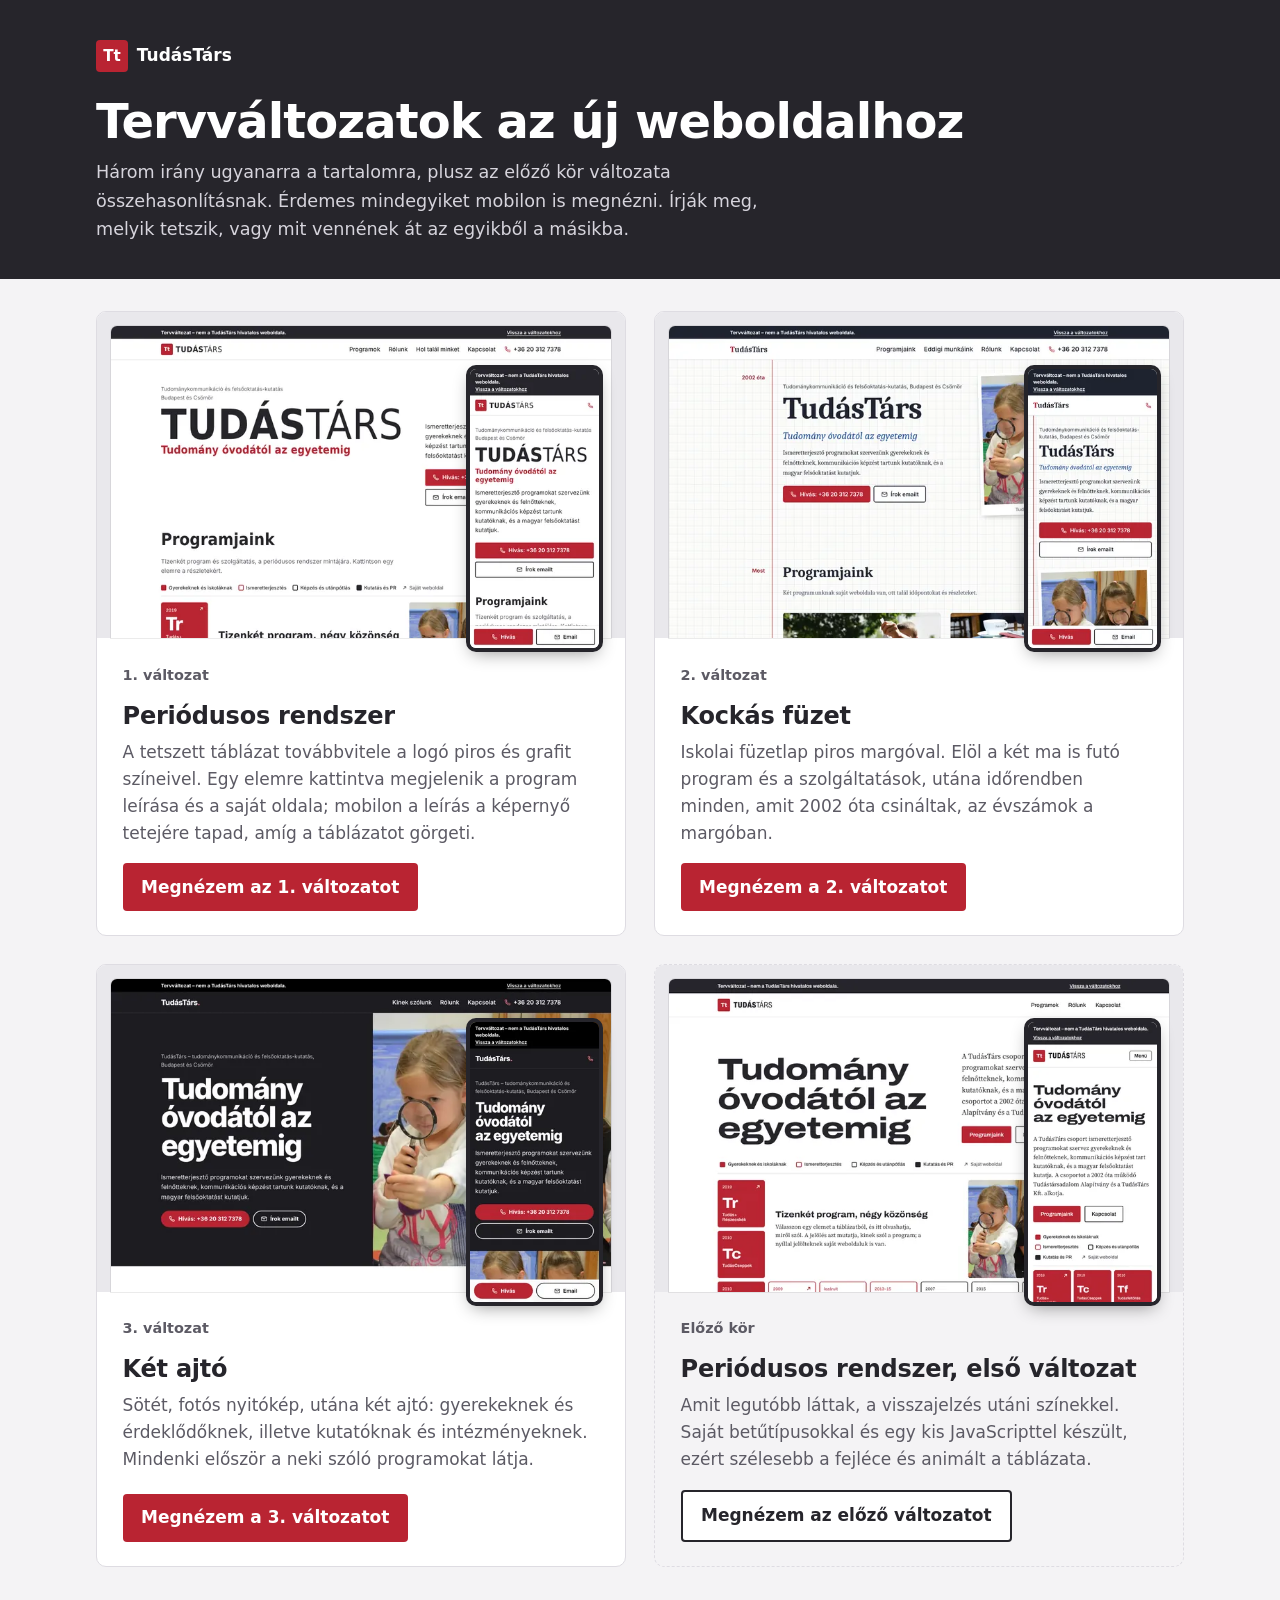
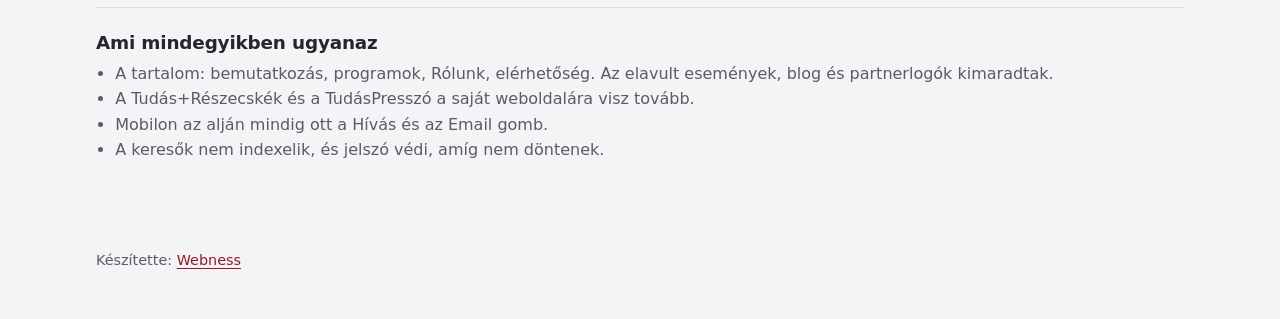
==== commit 08f19047: "Tervváltozatok választó oldallal, jelszavas védelemmel - Választó oldal a gyökérben, előnézeti képek" ====
--- a/public/index.html
+++ b/public/index.html
@@ -3,355 +3,142 @@
 <head>
   <meta charset="utf-8">
   <meta name="viewport" content="width=device-width, initial-scale=1">
-  <title>TudásTárs – tudománykommunikáció és felsőoktatás-kutatás</title>
-  <meta name="description" content="A TudásTárs csoport – a Tudástársadalom Alapítvány és a TudásTárs Kft. – ismeretterjesztő programokat szervez, kutatóknak képzést tart, és a magyar felsőoktatást kutatja.">
-  <!-- Tesztverzió: amíg a régi oldal él, ne indexelje a kereső -->
-  <meta name="robots" content="noindex">
-  <meta property="og:title" content="TudásTárs – tudomány óvodától az egyetemig">
-  <meta property="og:description" content="Ismeretterjesztés, tudománykommunikációs képzés és felsőoktatás-kutatás 2002 óta.">
-  <meta property="og:locale" content="hu_HU">
-  <meta property="og:type" content="website">
+  <meta name="robots" content="noindex, nofollow">
+  <title>TudásTárs – tervváltozatok</title>
   <meta name="theme-color" content="#26252b">
-  <script>document.documentElement.classList.add("js")</script>
   <link rel="icon" href="/favicon.svg" type="image/svg+xml">
-  <link rel="preload" href="/assets/fonts/archivo-hu.woff2" as="font" type="font/woff2" crossorigin>
-  <link rel="preload" href="/assets/fonts/sourceserif-hu.woff2" as="font" type="font/woff2" crossorigin>
-  <link rel="stylesheet" href="/assets/css/style.css">
-  <script type="application/ld+json">
-  {
-    "@context": "https://schema.org",
-    "@type": "Organization",
-    "name": "TudásTárs",
-    "url": "https://tudastars.hu/",
-    "email": "info@tudastars.hu",
-    "telephone": "+36 20 312 7378",
-    "address": {
-      "@type": "PostalAddress",
-      "streetAddress": "Bajcsy-Zsilinszky út 33. 3. emelet 10.",
-      "postalCode": "1065",
-      "addressLocality": "Budapest",
-      "addressCountry": "HU"
-    },
-    "sameAs": [
-      "https://www.tudaspresszo.hu/",
-      "https://tudasreszecskek.webnode.hu/",
-      "https://www.facebook.com/tudaspresszo/",
-      "https://www.youtube.com/user/thesciencecafe"
-    ]
-  }
-  </script>
+  <style>
+    :root {
+      --papir: #ffffff; --kod: #f4f3f5; --tinta: #26252b; --halvany: #5c5a64; --vonal: #dedce2;
+      --piros: #b92432; --piros-mely: #931b27;
+      --sans: system-ui, -apple-system, "Segoe UI", Roboto, "Helvetica Neue", Arial, sans-serif;
+    }
+    *, *::before, *::after { box-sizing: border-box; }
+    html { -webkit-text-size-adjust: 100%; }
+    body { margin: 0; background: var(--kod); color: var(--tinta); font: 1.0625rem/1.6 var(--sans); }
+    img { display: block; max-width: 100%; height: auto; }
+    a { color: var(--piros-mely); text-underline-offset: .2em; }
+    :focus-visible { outline: 3px solid var(--piros); outline-offset: 3px; border-radius: 4px; }
+    .keret { max-width: 72rem; margin: 0 auto; padding: 0 16px; }
+    @media (min-width: 760px) { .keret { padding: 0 32px; } }
+
+    .fej { background: var(--tinta); color: #fff; padding: 2.5rem 0 2.25rem; }
+    .fej p { margin: 0; }
+    .marka { display: inline-flex; align-items: center; gap: .55rem; font-weight: 700; margin-bottom: 1.5rem !important; }
+    .marka span { display: grid; place-items: center; width: 2rem; height: 2rem; border-radius: 4px; background: var(--piros); font-size: .95rem; }
+    h1 { font-size: clamp(2rem, 6vw, 3rem); line-height: 1.05; letter-spacing: -.02em; margin: 0 0 .75rem; }
+    .fej .bev { max-width: 44rem; color: #d6d4dc; font-size: 1.1rem; }
+
+    main { padding: 2rem 0 3rem; }
+    .valtozatok { list-style: none; margin: 0; padding: 0; display: grid; gap: 1.25rem; }
+    @media (min-width: 900px) { .valtozatok { grid-template-columns: 1fr 1fr; gap: 1.75rem; } }
+    .valtozat { position: relative; background: var(--papir); border: 1px solid var(--vonal); border-radius: 10px; overflow: hidden; display: flex; flex-direction: column; }
+    .valtozat:hover { border-color: var(--tinta); }
+    .kepek { position: relative; background: #e9e8ec; padding: 14px 14px 0; }
+    .kepek .asztali { border-radius: 6px 6px 0 0; box-shadow: 0 0 0 1px rgba(0,0,0,.08); }
+    .kepek .mobil { position: absolute; right: 22px; bottom: -14px; width: 26%; border-radius: 10px; border: 4px solid var(--tinta); box-shadow: 0 6px 18px -6px rgba(0,0,0,.45); }
+    .test { padding: 1.5rem 1.25rem 1.4rem; display: flex; flex-direction: column; flex: 1; }
+    @media (min-width: 760px) { .test { padding: 1.6rem 1.6rem 1.5rem; } }
+    .szam { font-size: .9rem; font-weight: 600; color: var(--halvany); margin: 0 0 .2rem; }
+    h2 { font-size: 1.5rem; line-height: 1.15; margin: 0 0 .5rem; letter-spacing: -.01em; }
+    .test p { margin: 0 0 1rem; }
+    .test .leir { color: var(--halvany); flex: 1; }
+    .megnez {
+      align-self: flex-start; display: inline-flex; align-items: center; min-height: 46px;
+      padding: .65rem 1.15rem; border-radius: 4px; background: var(--piros); color: #fff;
+      font-weight: 650; text-decoration: none;
+    }
+    .megnez:hover { background: var(--piros-mely); }
+    /* az egész kártya kattintható, a gomb a fő link */
+    .megnez::after { content: ""; position: absolute; inset: 0; }
+    .valtozat--elozo { background: transparent; border-style: dashed; }
+    .valtozat--elozo .megnez { background: var(--papir); color: var(--tinta); border: 2px solid var(--tinta); }
+    .valtozat--elozo .megnez:hover { background: var(--tinta); color: #fff; }
+
+    .kozos { margin-top: 2.5rem; padding-top: 1.5rem; border-top: 1px solid var(--vonal); color: var(--halvany); font-size: 1rem; }
+    .kozos h2 { font-size: 1.15rem; color: var(--tinta); }
+    .kozos ul { margin: 0; padding-left: 1.2rem; }
+    .lab { padding: 1.5rem 0 2rem; font-size: .9rem; color: var(--halvany); }
+  </style>
 </head>
 <body>
-  <a class="skip" href="#tartalom">Ugrás a tartalomra</a>
-
-  <header class="site-header">
-    <div class="wrap site-header__inner">
-      <a class="brand" href="/" aria-label="TudásTárs – főoldal">
-        <span class="brand__mark" aria-hidden="true">Tt</span>
-        <span class="brand__name" aria-hidden="true"><b>Tudás</b>Társ</span>
-      </a>
-
-      <button class="menu-toggle" type="button" aria-expanded="false" aria-controls="fomenu">Menü</button>
-
-      <nav class="site-nav" id="fomenu" aria-label="Főmenü">
-        <ul>
-          <li><a href="#programok">Programok</a></li>
-          <li><a href="#rolunk">Rólunk</a></li>
-          <li><a href="#kapcsolat">Kapcsolat</a></li>
-        </ul>
-      </nav>
+  <header class="fej">
+    <div class="keret">
+      <p class="marka"><span aria-hidden="true">Tt</span>TudásTárs</p>
+      <h1>Tervváltozatok az új weboldalhoz</h1>
+      <p class="bev">Három irány ugyanarra a tartalomra, plusz az előző kör változata összehasonlításnak. Érdemes mindegyiket mobilon is megnézni. Írják meg, melyik tetszik, vagy mit vennének át az egyikből a másikba.</p>
     </div>
   </header>
 
-  <main id="tartalom">
+  <main>
+    <div class="keret">
+      <ul class="valtozatok">
+        <li class="valtozat">
+          <div class="kepek">
+            <img class="asztali" src="valaszto/v1-asztali.webp" alt="" width="720" height="450">
+            <img class="mobil" src="valaszto/v1-mobil.webp" alt="" width="195" height="422">
+          </div>
+          <div class="test">
+            <p class="szam">1. változat</p>
+            <h2>Periódusos rendszer</h2>
+            <p class="leir">A tetszett táblázat továbbvitele a logó piros és grafit színeivel. Egy elemre kattintva megjelenik a program leírása és a saját oldala; mobilon a leírás a képernyő tetejére tapad, amíg a táblázatot görgeti.</p>
+            <a class="megnez" href="valtozat-1/">Megnézem az 1. változatot</a>
+          </div>
+        </li>
+        <li class="valtozat">
+          <div class="kepek">
+            <img class="asztali" src="valaszto/v2-asztali.webp" alt="" width="720" height="450">
+            <img class="mobil" src="valaszto/v2-mobil.webp" alt="" width="195" height="422">
+          </div>
+          <div class="test">
+            <p class="szam">2. változat</p>
+            <h2>Kockás füzet</h2>
+            <p class="leir">Iskolai füzetlap piros margóval. Elöl a két ma is futó program és a szolgáltatások, utána időrendben minden, amit 2002 óta csináltak, az évszámok a margóban.</p>
+            <a class="megnez" href="valtozat-2/">Megnézem a 2. változatot</a>
+          </div>
+        </li>
+        <li class="valtozat">
+          <div class="kepek">
+            <img class="asztali" src="valaszto/v3-asztali.webp" alt="" width="720" height="450">
+            <img class="mobil" src="valaszto/v3-mobil.webp" alt="" width="195" height="422">
+          </div>
+          <div class="test">
+            <p class="szam">3. változat</p>
+            <h2>Két ajtó</h2>
+            <p class="leir">Sötét, fotós nyitókép, utána két ajtó: gyerekeknek és érdeklődőknek, illetve kutatóknak és intézményeknek. Mindenki először a neki szóló programokat látja.</p>
+            <a class="megnez" href="valtozat-3/">Megnézem a 3. változatot</a>
+          </div>
+        </li>
+        <li class="valtozat valtozat--elozo">
+          <div class="kepek">
+            <img class="asztali" src="valaszto/v0-asztali.webp" alt="" width="720" height="450">
+            <img class="mobil" src="valaszto/v0-mobil.webp" alt="" width="195" height="422">
+          </div>
+          <div class="test">
+            <p class="szam">Előző kör</p>
+            <h2>Periódusos rendszer, első változat</h2>
+            <p class="leir">Amit legutóbb láttak, a visszajelzés utáni színekkel. Saját betűtípusokkal és egy kis JavaScripttel készült, ezért szélesebb a fejléce és animált a táblázata.</p>
+            <a class="megnez" href="jelenlegi/">Megnézem az előző változatot</a>
+          </div>
+        </li>
+      </ul>
 
-    <section class="hero" aria-labelledby="hero-cim">
-      <div class="wrap hero__inner">
-        <h1 id="hero-cim">Tudomány óvodától az egyetemig</h1>
-        <div class="hero__aside">
-          <p class="lead">A TudásTárs csoport ismeretterjesztő programokat szervez gyerekeknek és felnőtteknek, kommunikációs képzést tart kutatóknak, és a magyar felsőoktatást kutatja. A csoportot a 2002 óta működő Tudástársadalom Alapítvány és a TudásTárs Kft. alkotja.</p>
-          <p class="actions">
-            <a class="btn btn--solid" href="#programok">Programjaink</a>
-            <a class="btn btn--line" href="#kapcsolat">Kapcsolat</a>
-          </p>
-        </div>
-      </div>
-    </section>
-
-    <section class="table-section" id="programok" aria-labelledby="programok-cim">
-      <div class="wrap">
-        <h2 id="programok-cim" class="vh">Programjaink és szolgáltatásaink</h2>
-
-        <div class="ptable" data-filter="">
-
-          <div class="ptable__key" role="group" aria-label="Szűrés közönség szerint">
-              <button type="button" class="key" data-cat="kids" aria-pressed="false"><span class="key__swatch"></span>Gyerekeknek és iskoláknak</button>
-              <button type="button" class="key" data-cat="public" aria-pressed="false"><span class="key__swatch"></span>Ismeretterjesztés</button>
-              <button type="button" class="key" data-cat="training" aria-pressed="false"><span class="key__swatch"></span>Képzés és utánpótlás</button>
-              <button type="button" class="key" data-cat="research" aria-pressed="false"><span class="key__swatch"></span>Kutatás és PR</button>
-              <span class="key key--static"><svg class="key__web" viewBox="0 0 16 16" aria-hidden="true"><path d="M6 3h7v7M13 3 4 12" fill="none" stroke="currentColor" stroke-width="2"/></svg>Saját weboldal</span>
-            </div>
-
-          <div class="ptable__stage">
-
-
-            <div class="ptable__info" id="programinfo" aria-live="polite">
-              <div class="info__text">
-                <h3 class="info__title">Tizenkét program, négy közönség</h3>
-                <p class="info__meta"></p>
-                <p class="info__desc">Válasszon egy elemet a táblázatból, és itt olvashatja, miről szól. A jelölés azt mutatja, kinek szól a program; a nyíllal jelölteknek saját weboldaluk is van.</p>
-                <p class="info__links"></p>
-              </div>
-              <figure class="info__fig">
-                <img class="info__img" src="/assets/img/cseppek-2.webp" alt="Két kislány nagyítóval vizsgálódik egy TudásCseppek foglalkozáson" width="905" height="960">
-              </figure>
-            </div>
-          </div>
-
-          <ul class="ptable__grid">
-            <!-- Gyerekeknek és iskoláknak -->
-            <li class="cell" style="grid-area: tr">
-              <button class="el" type="button" data-cat="kids" style="--i: 8" aria-pressed="false" aria-controls="programinfo">
-                <span class="el__year" aria-hidden="true">2019</span>
-                <svg class="el__web" viewBox="0 0 16 16" aria-hidden="true"><path d="M6 3h7v7M13 3 4 12" fill="none" stroke="currentColor" stroke-width="2"/></svg>
-                <span class="el__sym" aria-hidden="true">Tr</span>
-                <span class="el__name" aria-hidden="true">Tudás+&#8203;Részecskék</span>
-                <span class="vh">Tudás+Részecskék, 2019 óta, saját weboldallal</span>
-              </button>
-              <div class="el__detail" hidden data-img="/assets/img/reszecskek-2.webp" data-alt="Ragacsos kísérleti anyag folyik egy gyerek kezéről">
-                <h3 class="info__title">Tudás+Részecskék a Szakicska-házban</h3>
-                <p class="info__meta"><span class="meta__when">2019 óta</span><span class="meta__cat">Gyerekeknek és iskoláknak</span></p>
-                <p class="info__desc">Kísérletező foglalkozások óvodásoknak és kisiskolásoknak az Alkotó Részecskékkel közösen, háztartásban is megtalálható anyagokkal.</p>
-                <p class="info__links"><a class="btn btn--solid btn--small" href="https://tudasreszecskek.webnode.hu/">A TudásRészecskék weboldala</a></p>
-              </div>
-            </li>
-            <li class="cell" style="grid-area: tc">
-              <button class="el" type="button" data-cat="kids" style="--i: 3" aria-pressed="false" aria-controls="programinfo">
-                <span class="el__year" aria-hidden="true">2010</span>
-                <span class="el__sym" aria-hidden="true">Tc</span>
-                <span class="el__name" aria-hidden="true">TudásCseppek</span>
-                <span class="vh">TudásCseppek az óvodákban, 2010</span>
-              </button>
-              <div class="el__detail" hidden data-img="/assets/img/cseppek.webp" data-alt="Óvodások figyelnek egy kutyát egy TudásCseppek foglalkozáson">
-                <h3 class="info__title">TudásCseppek az óvodákban</h3>
-                <p class="info__meta"><span class="meta__when">2010</span><span class="meta__cat">Gyerekeknek és iskoláknak</span></p>
-                <p class="info__desc">Uniós pályázatban kidolgozott foglalkozássorozat óvodásoknak. Újszerű módszertanát kutatók közreműködésével alakítottuk ki.</p>
-                <p class="info__links"><a class="btn btn--line btn--small" href="https://www.facebook.com/Tudascseppekbolt/">Tudáscseppek bolt a Facebookon</a></p>
-              </div>
-            </li>
-            <li class="cell" style="grid-area: tf">
-              <button class="el" type="button" data-cat="kids" style="--i: 4" aria-pressed="false" aria-controls="programinfo">
-                <span class="el__year" aria-hidden="true">2010</span>
-                <span class="el__sym" aria-hidden="true">Tf</span>
-                <span class="el__name" aria-hidden="true">Tudás&shy;feltöltés</span>
-                <span class="vh">Tudásfeltöltés középiskolás vetélkedő, 2010</span>
-              </button>
-              <div class="el__detail" hidden data-img="/assets/img/tarsadalom.webp" data-alt="Videókamerával filmeznek egy laboratóriumi mérőeszközt">
-                <h3 class="info__title">Tudásfeltöltés középiskolás vetélkedő és médiafoglalkozás</h3>
-                <p class="info__meta"><span class="meta__when">2010</span><span class="meta__cat">Gyerekeknek és iskoláknak</span></p>
-                <p class="info__desc">Országos középiskolás verseny természettudományos kisfilmek készítésére, médiafoglalkozással. Négyszer rendeztük meg.</p>
-              </div>
-            </li>
-
-            <!-- Ismeretterjesztés -->
-            <li class="cell" style="grid-area: tp">
-              <button class="el" type="button" data-cat="public" style="--i: 1" aria-pressed="false" aria-controls="programinfo">
-                <span class="el__year" aria-hidden="true">2009</span>
-                <svg class="el__web" viewBox="0 0 16 16" aria-hidden="true"><path d="M6 3h7v7M13 3 4 12" fill="none" stroke="currentColor" stroke-width="2"/></svg>
-                <span class="el__sym" aria-hidden="true">Tp</span>
-                <span class="el__name" aria-hidden="true">TudásPresszó</span>
-                <span class="vh">TudásPresszó, 2009 óta, saját weboldallal</span>
-              </button>
-              <div class="el__detail" hidden data-img="/assets/img/kapcsolat.webp" data-alt="TudásPresszó-csésze és kiadványok egy kávézóasztalon">
-                <h3 class="info__title">TudásPresszó</h3>
-                <p class="info__meta"><span class="meta__when">2009 óta</span><span class="meta__cat">Ismeretterjesztés</span></p>
-                <p class="info__desc">Az első magyar science café. Fábri György vendégei kiváló kutatók, akik a tudomány újdonságairól beszélgetnek a közönséggel, a társadalom szemszögéből.</p>
-                <p class="info__links">
-                  <a class="btn btn--solid btn--small" href="https://www.tudaspresszo.hu/">A TudásPresszó weboldala</a>
-                  <a class="btn btn--line btn--small" href="https://www.youtube.com/user/thesciencecafe">Videók a YouTube-on</a>
-                </p>
-              </div>
-            </li>
-            <li class="cell" style="grid-area: es">
-              <button class="el" type="button" data-cat="public" style="--i: 9" aria-pressed="false" aria-controls="programinfo">
-                <span class="el__year" aria-hidden="true">lezárult</span>
-                <span class="el__sym" aria-hidden="true">Es</span>
-                <span class="el__name" aria-hidden="true">Elemi sztárok</span>
-                <span class="vh">Elemi sztárok, lezárult projekt</span>
-              </button>
-              <div class="el__detail" hidden>
-                <h3 class="info__title">Elemi sztárok</h3>
-                <p class="info__meta"><span class="meta__when">Lezárult</span><span class="meta__cat">Ismeretterjesztés</span></p>
-                <p class="info__desc">Webes médiaprojekt, amely kutatók közreműködésével, rövidfilmeken mutatta be a periódusos rendszert. Ez a táblázat is innen kölcsönzi a formáját.</p>
-              </div>
-            </li>
-            <li class="cell" style="grid-area: tz">
-              <button class="el" type="button" data-cat="public" style="--i: 5" aria-pressed="false" aria-controls="programinfo">
-                <span class="el__year" aria-hidden="true">2013–15</span>
-                <span class="el__sym" aria-hidden="true">Tz</span>
-                <span class="el__name" aria-hidden="true">Tezaurusz XXI</span>
-                <span class="vh">Tezaurusz XXI, 2013–2015</span>
-              </button>
-              <div class="el__detail" hidden>
-                <h3 class="info__title">Tudomány mindenkinek – Tezaurusz XXI</h3>
-                <p class="info__meta"><span class="meta__when">2013–2015</span><span class="meta__cat">Ismeretterjesztés</span></p>
-                <p class="info__desc">Ismeretterjesztő honlap a megújuló energiák és a fenntarthatóság hazai eredményeiről.</p>
-              </div>
-            </li>
-
-            <!-- Képzés és utánpótlás -->
-            <li class="cell" style="grid-area: tk">
-              <button class="el" type="button" data-cat="training" style="--i: 0" aria-pressed="false" aria-controls="programinfo">
-                <span class="el__year" aria-hidden="true">2007</span>
-                <span class="el__sym" aria-hidden="true">Tk</span>
-                <span class="el__name" aria-hidden="true">Tréningek kutatóknak</span>
-                <span class="vh">Tudománykommunikációs képzés és tréningek, 2007 óta</span>
-              </button>
-              <div class="el__detail" hidden>
-                <h3 class="info__title">Tudománykommunikációs képzés, tréningek</h3>
-                <p class="info__meta"><span class="meta__when">2007 óta</span><span class="meta__cat">Képzés és utánpótlás</span></p>
-                <p class="info__desc">Képzések kutatóknak arról, hogyan beszéljenek hatékonyan az eredményeikről a nyilvánosság előtt.</p>
-                <p class="info__links"><a class="btn btn--line btn--small" href="mailto:info@tudastars.hu?subject=Tudom%C3%A1nykommunik%C3%A1ci%C3%B3s%20k%C3%A9pz%C3%A9s">Képzést kérek</a></p>
-              </div>
-            </li>
-            <li class="cell" style="grid-area: pe">
-              <button class="el" type="button" data-cat="training" style="--i: 7" aria-pressed="false" aria-controls="programinfo">
-                <span class="el__year" aria-hidden="true">2015</span>
-                <span class="el__sym" aria-hidden="true">Pe</span>
-                <span class="el__name" aria-hidden="true">Pannon Egyetem</span>
-                <span class="vh">Tudománykommunikációs képzés a Pannon Egyetemen, 2015</span>
-              </button>
-              <div class="el__detail" hidden>
-                <h3 class="info__title">Tudománykommunikációs képzés a Pannon Egyetemen</h3>
-                <p class="info__meta"><span class="meta__when">2015</span><span class="meta__cat">Képzés és utánpótlás</span></p>
-                <p class="info__desc">A TÁMOP-4.2.1 program keretében tudománykommunikációs és innovációmenedzsment-képzés az egyetem hallgatóinak.</p>
-              </div>
-            </li>
-            <li class="cell" style="grid-area: lg">
-              <button class="el" type="button" data-cat="training" style="--i: 2" aria-pressed="false" aria-controls="programinfo">
-                <span class="el__year" aria-hidden="true">2009–11</span>
-                <span class="el__sym" aria-hidden="true">Lg</span>
-                <span class="el__name" aria-hidden="true">Lángész</span>
-                <span class="vh">Lángész projekt, 2009–2011</span>
-              </button>
-              <div class="el__detail" hidden>
-                <h3 class="info__title">Lángész projekt</h3>
-                <p class="info__meta"><span class="meta__when">2009–2011</span><span class="meta__cat">Képzés és utánpótlás</span></p>
-                <p class="info__desc">TÁMOP-pályázaton elnyert projekt a műszaki és természettudományos kutatói utánpótlás támogatására.</p>
-              </div>
-            </li>
-
-            <!-- Kutatás és PR -->
-            <li class="cell" style="grid-area: hd">
-              <button class="el" type="button" data-cat="research" style="--i: 6" aria-pressed="false" aria-controls="programinfo">
-                <span class="el__year" aria-hidden="true">2014-től</span>
-                <span class="el__sym" aria-hidden="true">Hd</span>
-                <span class="el__name" aria-hidden="true">HVG Diploma</span>
-                <span class="vh">HVG Diploma melléklet, 2014-től</span>
-              </button>
-              <div class="el__detail" hidden>
-                <h3 class="info__title">HVG Diploma melléklet</h3>
-                <p class="info__meta"><span class="meta__when">2014-től</span><span class="meta__cat">Kutatás és PR</span></p>
-                <p class="info__desc">A HVG felsőoktatási rangsorainak szakmai előkészítése: hallgatói, oktatói és integrált rangsorok.</p>
-              </div>
-            </li>
-            <li class="cell" style="grid-area: ek">
-              <button class="el" type="button" data-cat="research" style="--i: 10" aria-pressed="false" aria-controls="programinfo">
-                <span class="el__year" aria-hidden="true">szolgáltatás</span>
-                <span class="el__sym" aria-hidden="true">Ek</span>
-                <span class="el__name" aria-hidden="true">Elméleti kutatások</span>
-                <span class="vh">Elméleti kutatások, szolgáltatás</span>
-              </button>
-              <div class="el__detail" hidden>
-                <h3 class="info__title">Elméleti kutatások</h3>
-                <p class="info__meta"><span class="meta__when">Szolgáltatás</span><span class="meta__cat">Kutatás és PR</span></p>
-                <p class="info__desc">Kutatások a felsőoktatás és a tudománykommunikáció területén, megrendelésre.</p>
-                <p class="info__links"><a class="btn btn--solid btn--small" href="mailto:info@tudastars.hu?subject=Elm%C3%A9leti%20kutat%C3%A1sok">Ajánlatot kérek</a></p>
-              </div>
-            </li>
-            <li class="cell" style="grid-area: nm">
-              <button class="el" type="button" data-cat="research" style="--i: 11" aria-pressed="false" aria-controls="programinfo">
-                <span class="el__year" aria-hidden="true">szolgáltatás</span>
-                <span class="el__sym" aria-hidden="true">Nm</span>
-                <span class="el__name" aria-hidden="true">Nyilvánosság&shy;menedzselés</span>
-                <span class="vh">Nyilvánosság-menedzselés, szolgáltatás</span>
-              </button>
-              <div class="el__detail" hidden>
-                <h3 class="info__title">Nyilvánosság-menedzselés</h3>
-                <p class="info__meta"><span class="meta__when">Szolgáltatás</span><span class="meta__cat">Kutatás és PR</span></p>
-                <p class="info__desc">Kutatóhelyek és felsőoktatási intézmények társadalmi pozicionálásának és tudománykommunikációjának támogatása.</p>
-                <p class="info__links"><a class="btn btn--solid btn--small" href="mailto:info@tudastars.hu?subject=Nyilv%C3%A1noss%C3%A1g-menedzsel%C3%A9s">Ajánlatot kérek</a></p>
-              </div>
-            </li>
-          </ul>
-        </div>
-      </div>
-    </section>
-
-    <section class="about" id="rolunk" aria-labelledby="rolunk-cim">
-      <div class="wrap">
-        <div class="about__intro">
-          <h2 id="rolunk-cim">Rólunk</h2>
-          <p>Elméleti és gyakorlati munkánk eredményei közvetlenül hasznosulnak a magyar tudományban és felsőoktatásban, különösen partnerintézményeink társadalmi pozicionálásában és tudománykommunikációjában.</p>
-        </div>
-
-        <div class="about__orgs">
-          <article class="org">
-            <h3>Tudástársadalom Alapítvány</h3>
-            <p>2002 óta működő közhasznú alapítvány. Elméleti kutatásokat végez, és szakmai tudománykommunikációval foglalkozik: ismeretterjesztéssel, társadalmi felelősségvállalással, valamint kutatás-fejlesztési eredmények és innovatív termékek bemutatásával. Ez az alapítvány tartja fenn a TudásPresszót is.</p>
-          </article>
-          <article class="org">
-            <h3>TudásTárs Kft.</h3>
-            <p>Teljes nevén TudásTárs Tudományos PR, Kommunikációs és Kutatási Kft. Tudományos PR-ral, kommunikációval és kutatással foglalkozik, partnerintézményekkel együttműködve.</p>
-          </article>
-        </div>
-
-        <div class="photos">
-          <figure>
-            <img src="/assets/img/reszecskek.webp" alt="Két fiú egy vízzel teli zacskóval kísérletezik a szabadban" loading="lazy" decoding="async" width="1600" height="1004">
-            <figcaption>Tudás+Részecskék</figcaption>
-          </figure>
-          <figure>
-            <img src="/assets/img/tarsadalom.webp" alt="Videókamerával filmeznek egy laboratóriumi mérőeszközt" loading="lazy" decoding="async" width="1600" height="1071">
-            <figcaption>Tudomány a társadalomban</figcaption>
-          </figure>
-        </div>
-      </div>
-    </section>
+      <section class="kozos" aria-labelledby="kozos-cim">
+        <h2 id="kozos-cim">Ami mindegyikben ugyanaz</h2>
+        <ul>
+          <li>A tartalom: bemutatkozás, programok, Rólunk, elérhetőség. Az elavult események, blog és partnerlogók kimaradtak.</li>
+          <li>A Tudás+Részecskék és a TudásPresszó a saját weboldalára visz tovább.</li>
+          <li>Mobilon az alján mindig ott a Hívás és az Email gomb.</li>
+          <li>A keresők nem indexelik, és jelszó védi, amíg nem döntenek.</li>
+        </ul>
+      </section>
+    </div>
   </main>
 
-  <footer class="site-footer" id="kapcsolat" aria-labelledby="kapcsolat-cim">
-    <div class="wrap">
-      <h2 id="kapcsolat-cim">Kapcsolat</h2>
-      <div class="contact">
-        <div>
-          <h3>Írjon vagy hívjon</h3>
-          <p><a class="contact__big" href="mailto:info@tudastars.hu">info@tudastars.hu</a></p>
-          <p><a class="contact__big" href="tel:+36203127378">+36 20 312 7378</a></p>
-        </div>
-        <div>
-          <h3>Budapesti iroda</h3>
-          <address>1065 Budapest,<br>Bajcsy-Zsilinszky út 33.<br>3. emelet 10.</address>
-        </div>
-        <div>
-          <h3>Csömör</h3>
-          <address>2141 Csömör,<br>Kacsóh P. u. 1.</address>
-        </div>
-        <div>
-          <h3>Kövessen minket</h3>
-          <ul class="social">
-            <li><a href="https://www.facebook.com/tudaspresszo/">TudásPresszó a Facebookon</a></li>
-            <li><a href="https://www.youtube.com/user/thesciencecafe">YouTube-csatornánk</a></li>
-          </ul>
-        </div>
-      </div>
-      <div class="site-footer__bottom">
-        <p>© 2026 TudásTárs</p>
-        <p>Készítette: <a href="https://webness.hu/">Webness</a></p>
-      </div>
+  <footer class="lab">
+    <div class="keret">
+      <p>Készítette: <a href="https://webness.hu/">Webness</a></p>
     </div>
   </footer>
-
-  <script src="/assets/js/main.js" defer></script>
 </body>
 </html>
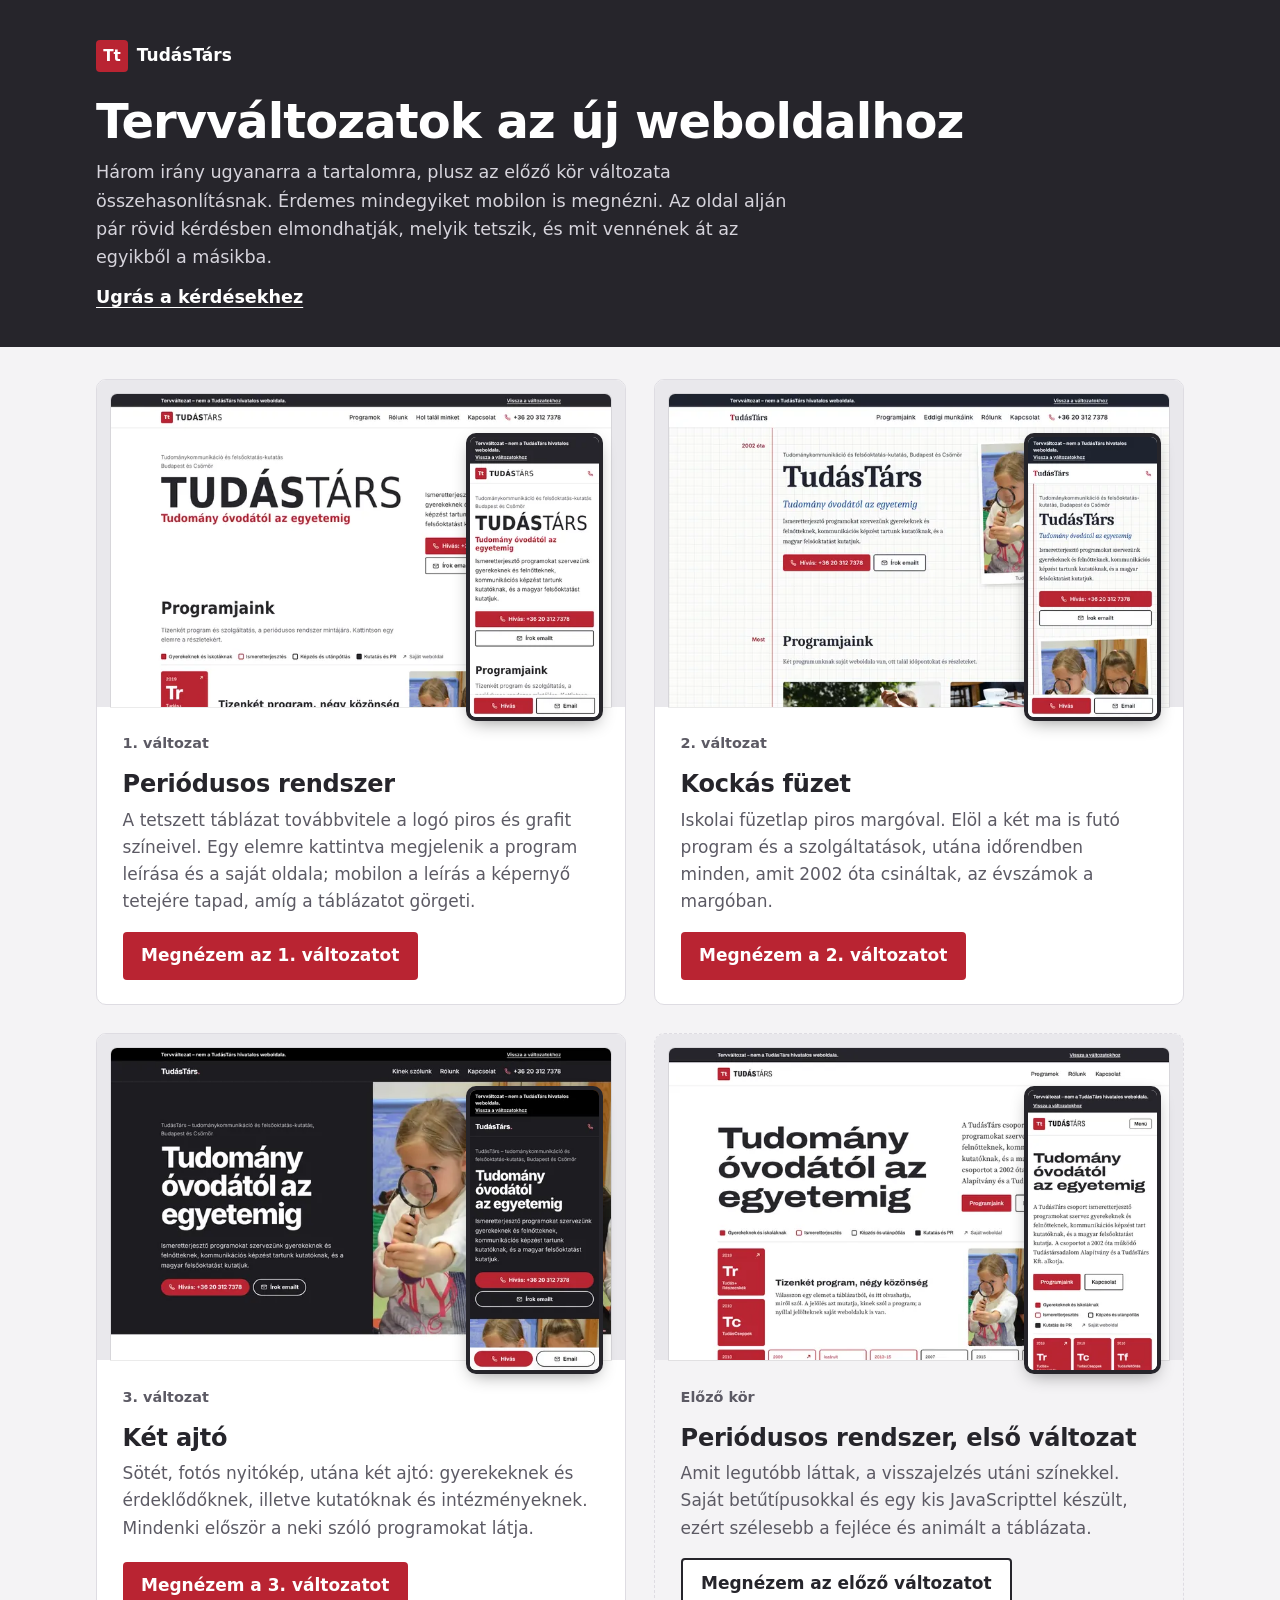
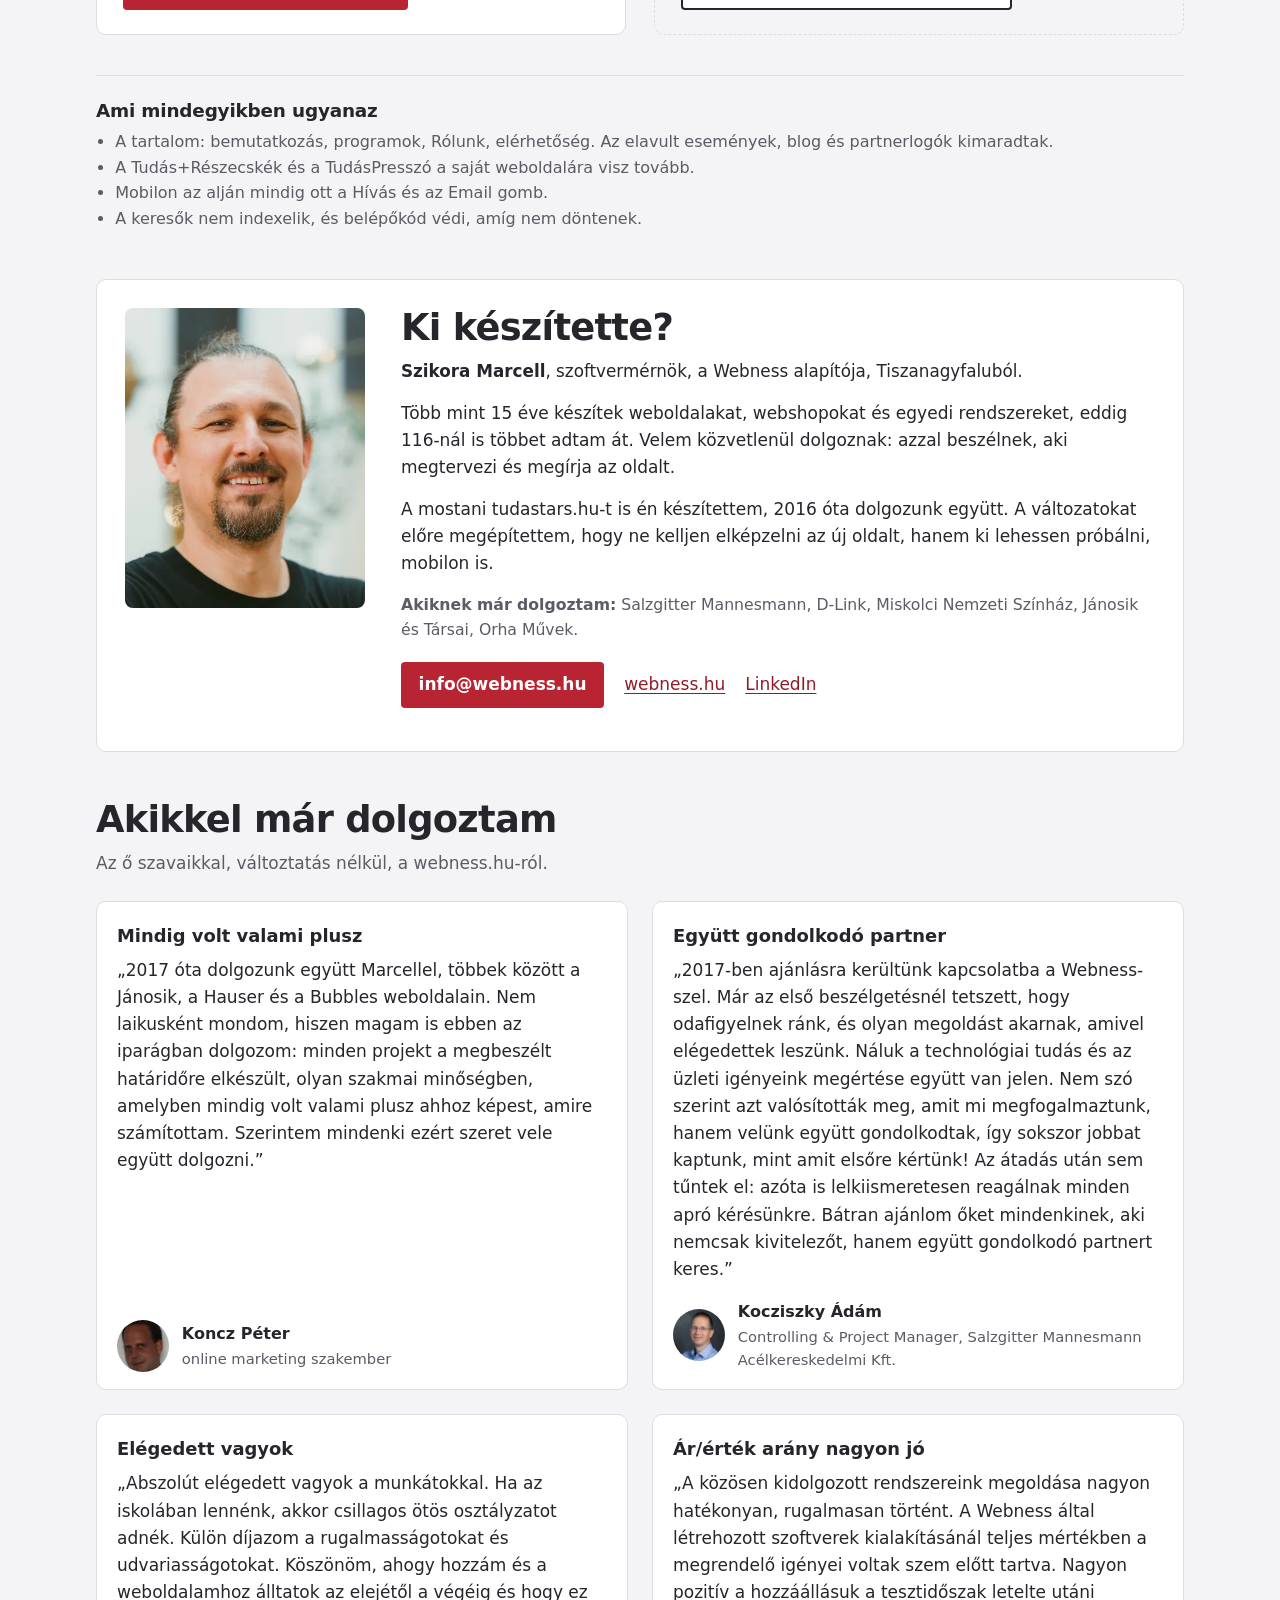
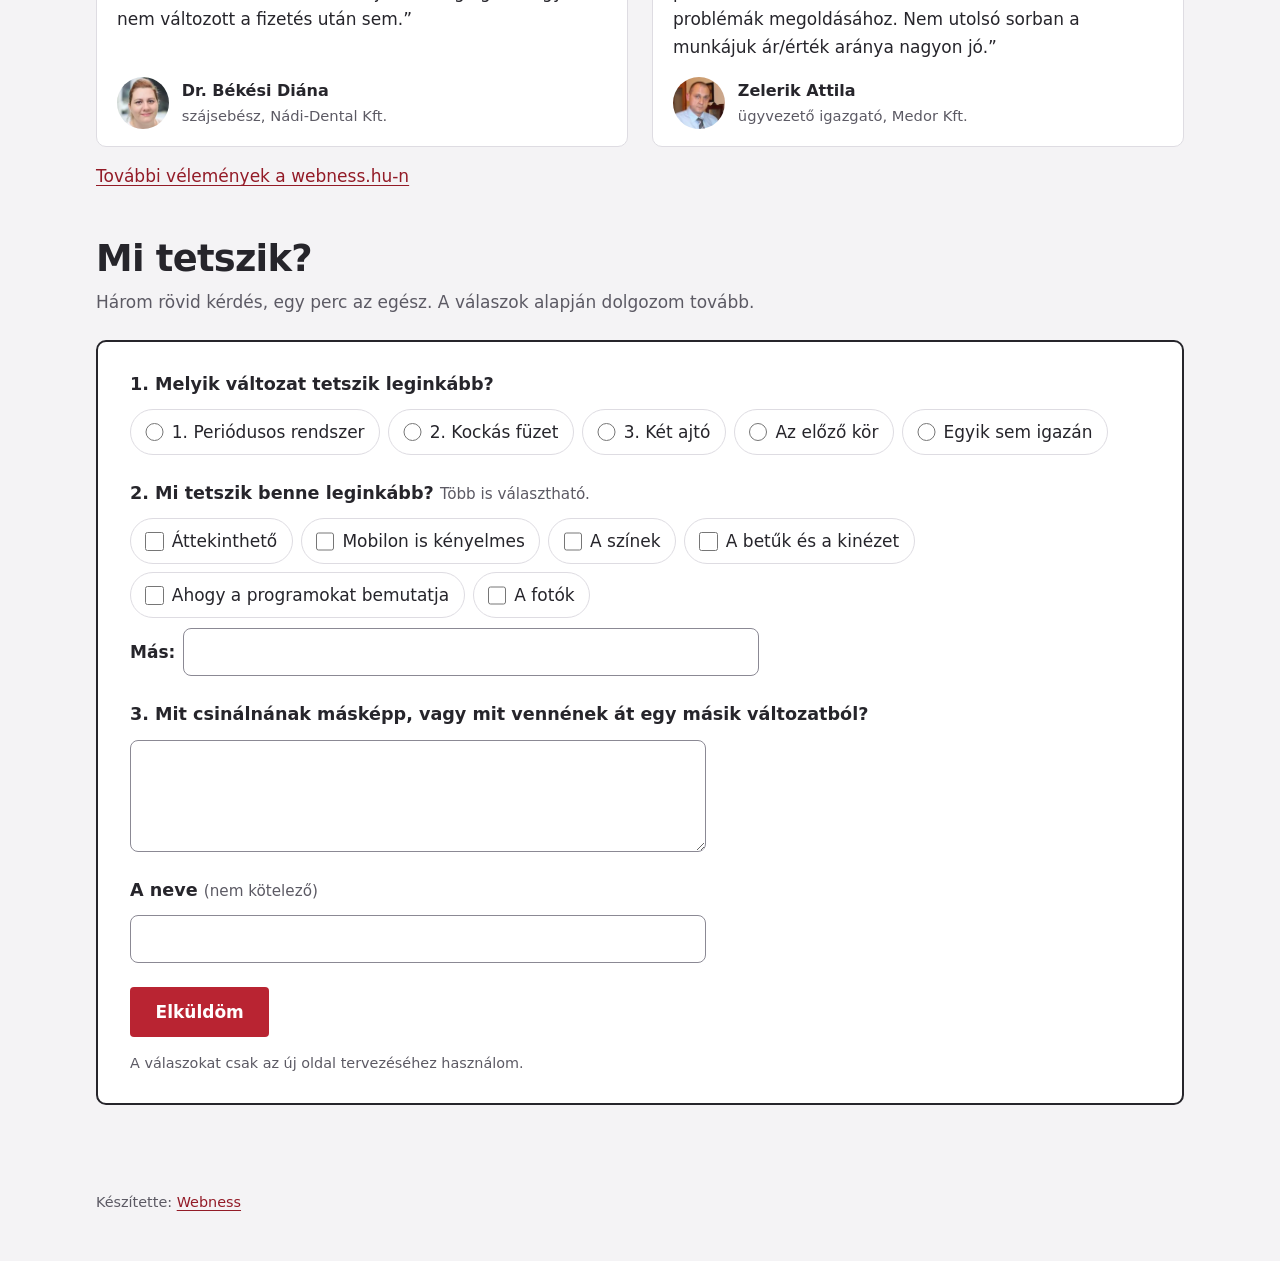
==== commit 7be0ad8a: "PIN-kódos belépés, „Ki készítette?”, vélemények és kérdések - Basic Auth helyett egyszerű kódkérő ol" ====
--- a/public/index.html
+++ b/public/index.html
@@ -59,6 +59,55 @@
     .kozos h2 { font-size: 1.15rem; color: var(--tinta); }
     .kozos ul { margin: 0; padding-left: 1.2rem; }
     .lab { padding: 1.5rem 0 2rem; font-size: .9rem; color: var(--halvany); }
+    .resz { padding: 3rem 0 0; }
+    .resz h2.cim { font-size: clamp(1.7rem, 5vw, 2.3rem); line-height: 1.1; letter-spacing: -.02em; margin: 0 0 .6rem; }
+    .resz .bev2 { color: var(--halvany); max-width: 44rem; margin: 0 0 1.5rem; }
+
+    .rolam { display: grid; gap: 1.5rem; background: var(--papir); border: 1px solid var(--vonal); border-radius: 10px; padding: 1.25rem; }
+    .rolam img { width: 100%; max-width: 15rem; border-radius: 8px; }
+    .rolam p { margin: 0 0 .9rem; }
+    .rolam .nev { font-size: 1.05rem; }
+    .rolam .ref { font-size: .98rem; color: var(--halvany); }
+    .linkek { display: flex; flex-wrap: wrap; align-items: center; gap: .6rem 1.25rem; margin-top: 1.25rem !important; }
+    .gomb2 { display: inline-flex; align-items: center; min-height: 46px; padding: .6rem 1.1rem; border-radius: 4px; background: var(--piros); color: #fff; font-weight: 650; text-decoration: none; }
+    .gomb2:hover { background: var(--piros-mely); color: #fff; }
+    @media (min-width: 760px) { .rolam { grid-template-columns: 15rem minmax(0, 1fr); gap: 2.25rem; padding: 1.75rem; align-items: start; } }
+
+    .velemenyek { list-style: none; margin: 0; padding: 0; display: grid; gap: 1rem; }
+    @media (min-width: 900px) { .velemenyek { grid-template-columns: 1fr 1fr; gap: 1.5rem; } }
+    .velemenyek > li { display: flex; }
+    .velemeny { flex: 1; margin: 0; background: var(--papir); border: 1px solid var(--vonal); border-radius: 10px; padding: 1.25rem 1.25rem 1.1rem; display: flex; flex-direction: column; }
+    .velemeny h3 { font-size: 1.12rem; margin: 0 0 .4rem; }
+    .velemeny blockquote { margin: 0 0 1rem; flex: 1; }
+    .velemeny blockquote p { margin: 0; }
+    .velemeny figcaption { display: flex; align-items: center; gap: .8rem; font-size: .92rem; color: var(--halvany); }
+    .velemeny figcaption img { width: 52px; height: 52px; border-radius: 50%; flex: none; }
+    .velemeny figcaption strong { display: block; color: var(--tinta); font-size: 1rem; }
+    .tovabbi { margin: 1rem 0 0; }
+
+    .kerdesek { background: var(--papir); border: 2px solid var(--tinta); border-radius: 10px; padding: 1.25rem; }
+    @media (min-width: 760px) { .kerdesek { padding: 1.75rem 2rem; } }
+    fieldset { border: 0; margin: 0 0 1.5rem; padding: 0; min-width: 0; }
+    legend, .kerdes-cim { display: block; font-weight: 700; font-size: 1.1rem; margin: 0 0 .7rem; padding: 0; }
+    .legend-apro { font-weight: 400; color: var(--halvany); font-size: .95rem; }
+    .valasztok { display: flex; flex-wrap: wrap; gap: .5rem; }
+    .valaszto { display: inline-flex; align-items: center; gap: .5rem; min-height: 46px; padding: .5rem .9rem; border: 1.5px solid var(--vonal); border-radius: 999px; cursor: pointer; background: var(--papir); }
+    .valaszto:hover { border-color: var(--tinta); }
+    .valaszto input { width: 1.15rem; height: 1.15rem; margin: 0; accent-color: var(--piros); }
+    .valaszto:has(input:checked) { border-color: var(--piros); background: #f8e6e8; }
+    .valaszto:has(input:focus-visible) { outline: 3px solid var(--piros); outline-offset: 2px; }
+    .valaszto input:focus-visible { outline: none; }
+    .mas { display: flex; align-items: center; gap: .5rem; flex-wrap: wrap; margin-top: .6rem; }
+    .mas label { font-weight: 600; }
+    input[type="text"], textarea { font: inherit; color: var(--tinta); border: 1.5px solid #8b8994; border-radius: 8px; padding: .6rem .75rem; width: 100%; max-width: 36rem; background: #fff; }
+    .mas input[type="text"] { width: auto; flex: 1; min-width: 12rem; }
+    textarea { min-height: 7rem; resize: vertical; display: block; }
+    input[type="text"]:focus, textarea:focus { outline: 3px solid var(--piros); outline-offset: 2px; border-color: var(--tinta); }
+    .mezo { margin: 0 0 1.5rem; }
+    .kuld { min-height: 50px; padding: .7rem 1.6rem; border: 0; border-radius: 4px; background: var(--piros); color: #fff; font: inherit; font-weight: 700; cursor: pointer; }
+    .kuld:hover { background: var(--piros-mely); }
+    .kerdesek .apro { font-size: .9rem; color: var(--halvany); margin: .9rem 0 0; }
+
   </style>
 </head>
 <body>
@@ -66,7 +115,8 @@
     <div class="keret">
       <p class="marka"><span aria-hidden="true">Tt</span>TudásTárs</p>
       <h1>Tervváltozatok az új weboldalhoz</h1>
-      <p class="bev">Három irány ugyanarra a tartalomra, plusz az előző kör változata összehasonlításnak. Érdemes mindegyiket mobilon is megnézni. Írják meg, melyik tetszik, vagy mit vennének át az egyikből a másikba.</p>
+      <p class="bev">Három irány ugyanarra a tartalomra, plusz az előző kör változata összehasonlításnak. Érdemes mindegyiket mobilon is megnézni. Az oldal alján pár rövid kérdésben elmondhatják, melyik tetszik, és mit vennének át az egyikből a másikba.</p>
+      <p class="bev" style="margin-top:.75rem"><a href="#kerdesek" style="color:#fff;font-weight:600">Ugrás a kérdésekhez</a></p>
     </div>
   </header>
 
@@ -129,8 +179,108 @@
           <li>A tartalom: bemutatkozás, programok, Rólunk, elérhetőség. Az elavult események, blog és partnerlogók kimaradtak.</li>
           <li>A Tudás+Részecskék és a TudásPresszó a saját weboldalára visz tovább.</li>
           <li>Mobilon az alján mindig ott a Hívás és az Email gomb.</li>
-          <li>A keresők nem indexelik, és jelszó védi, amíg nem döntenek.</li>
+          <li>A keresők nem indexelik, és belépőkód védi, amíg nem döntenek.</li>
         </ul>
+      </section>
+
+      <section class="resz" id="rolam" aria-labelledby="rolam-cim">
+        <div class="rolam">
+          <img src="valaszto/emberek/marcell.webp" alt="Szikora Marcell portréja" width="400" height="500" loading="lazy" decoding="async">
+          <div>
+            <h2 class="cim" id="rolam-cim">Ki készítette?</h2>
+            <p class="nev"><strong>Szikora Marcell</strong>, szoftvermérnök, a Webness alapítója, Tiszanagyfaluból.</p>
+            <p>Több mint 15 éve készítek weboldalakat, webshopokat és egyedi rendszereket, eddig 116-nál is többet adtam át. Velem közvetlenül dolgoznak: azzal beszélnek, aki megtervezi és megírja az oldalt.</p>
+            <p>A mostani tudastars.hu-t is én készítettem, 2016 óta dolgozunk együtt. A változatokat előre megépítettem, hogy ne kelljen elképzelni az új oldalt, hanem ki lehessen próbálni, mobilon is.</p>
+            <p class="ref"><strong>Akiknek már dolgoztam:</strong> Salzgitter Mannesmann, D-Link, Miskolci Nemzeti Színház, Jánosik és Társai, Orha Művek.</p>
+            <p class="linkek">
+              <a class="gomb2" href="mailto:info@webness.hu">info@webness.hu</a>
+              <a href="https://webness.hu/">webness.hu</a>
+              <a href="https://www.linkedin.com/in/marcell-szikora/">LinkedIn</a>
+            </p>
+          </div>
+        </div>
+      </section>
+
+      <section class="resz" id="velemenyek" aria-labelledby="velemenyek-cim">
+        <h2 class="cim" id="velemenyek-cim">Akikkel már dolgoztam</h2>
+        <p class="bev2">Az ő szavaikkal, változtatás nélkül, a webness.hu-ról.</p>
+        <ul class="velemenyek">
+          <li>
+            <figure class="velemeny">
+              <h3>Mindig volt valami plusz</h3>
+              <blockquote><p>„2017 óta dolgozunk együtt Marcellel, többek között a Jánosik, a Hauser és a Bubbles weboldalain. Nem laikusként mondom, hiszen magam is ebben az iparágban dolgozom: minden projekt a megbeszélt határidőre elkészült, olyan szakmai minőségben, amelyben mindig volt valami plusz ahhoz képest, amire számítottam. Szerintem mindenki ezért szeret vele együtt dolgozni.”</p></blockquote>
+              <figcaption><img src="valaszto/emberek/koncz-peter.webp" alt="" width="112" height="112" loading="lazy"><span><strong>Koncz Péter</strong>online marketing szakember</span></figcaption>
+            </figure>
+          </li>
+          <li>
+            <figure class="velemeny">
+              <h3>Együtt gondolkodó partner</h3>
+              <blockquote><p>„2017-ben ajánlásra kerültünk kapcsolatba a Webness-szel. Már az első beszélgetésnél tetszett, hogy odafigyelnek ránk, és olyan megoldást akarnak, amivel elégedettek leszünk. Náluk a technológiai tudás és az üzleti igényeink megértése együtt van jelen. Nem szó szerint azt valósították meg, amit mi megfogalmaztunk, hanem velünk együtt gondolkodtak, így sokszor jobbat kaptunk, mint amit elsőre kértünk! Az átadás után sem tűntek el: azóta is lelkiismeretesen reagálnak minden apró kérésünkre. Bátran ajánlom őket mindenkinek, aki nemcsak kivitelezőt, hanem együtt gondolkodó partnert keres.”</p></blockquote>
+              <figcaption><img src="valaszto/emberek/kocziszky-adam.webp" alt="" width="112" height="112" loading="lazy"><span><strong>Kocziszky Ádám</strong>Controlling &amp; Project Manager, Salzgitter Mannesmann Acélkereskedelmi Kft.</span></figcaption>
+            </figure>
+          </li>
+          <li>
+            <figure class="velemeny">
+              <h3>Elégedett vagyok</h3>
+              <blockquote><p>„Abszolút elégedett vagyok a munkátokkal. Ha az iskolában lennénk, akkor csillagos ötös osztályzatot adnék. Külön díjazom a rugalmasságotokat és udvariasságotokat. Köszönöm, ahogy hozzám és a weboldalamhoz álltatok az elejétől a végéig és hogy ez nem változott a fizetés után sem.”</p></blockquote>
+              <figcaption><img src="valaszto/emberek/bekesi-diana.webp" alt="" width="112" height="112" loading="lazy"><span><strong>Dr. Békési Diána</strong>szájsebész, Nádi-Dental Kft.</span></figcaption>
+            </figure>
+          </li>
+          <li>
+            <figure class="velemeny">
+              <h3>Ár/érték arány nagyon jó</h3>
+              <blockquote><p>„A közösen kidolgozott rendszereink megoldása nagyon hatékonyan, rugalmasan történt. A Webness által létrehozott szoftverek kialakításánál teljes mértékben a megrendelő igényei voltak szem előtt tartva. Nagyon pozitív a hozzáállásuk a tesztidőszak letelte utáni problémák megoldásához. Nem utolsó sorban a munkájuk ár/érték aránya nagyon jó.”</p></blockquote>
+              <figcaption><img src="valaszto/emberek/zelerik-attila.webp" alt="" width="112" height="112" loading="lazy"><span><strong>Zelerik Attila</strong>ügyvezető igazgató, Medor Kft.</span></figcaption>
+            </figure>
+          </li>
+        </ul>
+        <p class="tovabbi"><a href="https://webness.hu/ugyfeleink-velemenye">További vélemények a webness.hu-n</a></p>
+      </section>
+
+      <section class="resz" id="kerdesek" aria-labelledby="kerdesek-cim">
+        <h2 class="cim" id="kerdesek-cim">Mi tetszik?</h2>
+        <p class="bev2">Három rövid kérdés, egy perc az egész. A válaszok alapján dolgozom tovább.</p>
+        <form class="kerdesek" method="post" action="/api/valasz">
+          <fieldset>
+            <legend>1. Melyik változat tetszik leginkább?</legend>
+            <div class="valasztok">
+              <label class="valaszto"><input type="radio" name="valtozat" value="1" required>1. Periódusos rendszer</label>
+              <label class="valaszto"><input type="radio" name="valtozat" value="2">2. Kockás füzet</label>
+              <label class="valaszto"><input type="radio" name="valtozat" value="3">3. Két ajtó</label>
+              <label class="valaszto"><input type="radio" name="valtozat" value="elozo">Az előző kör</label>
+              <label class="valaszto"><input type="radio" name="valtozat" value="egyik-sem">Egyik sem igazán</label>
+            </div>
+          </fieldset>
+
+          <fieldset>
+            <legend>2. Mi tetszik benne leginkább? <span class="legend-apro">Több is választható.</span></legend>
+            <div class="valasztok">
+              <label class="valaszto"><input type="checkbox" name="tetszik" value="attekintheto">Áttekinthető</label>
+              <label class="valaszto"><input type="checkbox" name="tetszik" value="mobil">Mobilon is kényelmes</label>
+              <label class="valaszto"><input type="checkbox" name="tetszik" value="szinek">A színek</label>
+              <label class="valaszto"><input type="checkbox" name="tetszik" value="kinezet">A betűk és a kinézet</label>
+              <label class="valaszto"><input type="checkbox" name="tetszik" value="programok">Ahogy a programokat bemutatja</label>
+              <label class="valaszto"><input type="checkbox" name="tetszik" value="kepek">A fotók</label>
+            </div>
+            <div class="mas">
+              <label for="mas">Más:</label>
+              <input type="text" id="mas" name="mas" maxlength="300">
+            </div>
+          </fieldset>
+
+          <div class="mezo">
+            <label class="kerdes-cim" for="maskepp">3. Mit csinálnának másképp, vagy mit vennének át egy másik változatból?</label>
+            <textarea id="maskepp" name="maskepp" maxlength="2000"></textarea>
+          </div>
+
+          <div class="mezo">
+            <label class="kerdes-cim" for="nev">A neve <span class="legend-apro">(nem kötelező)</span></label>
+            <input type="text" id="nev" name="nev" maxlength="120" autocomplete="name">
+          </div>
+
+          <button class="kuld" type="submit">Elküldöm</button>
+          <p class="apro">A válaszokat csak az új oldal tervezéséhez használom.</p>
+        </form>
       </section>
     </div>
   </main>
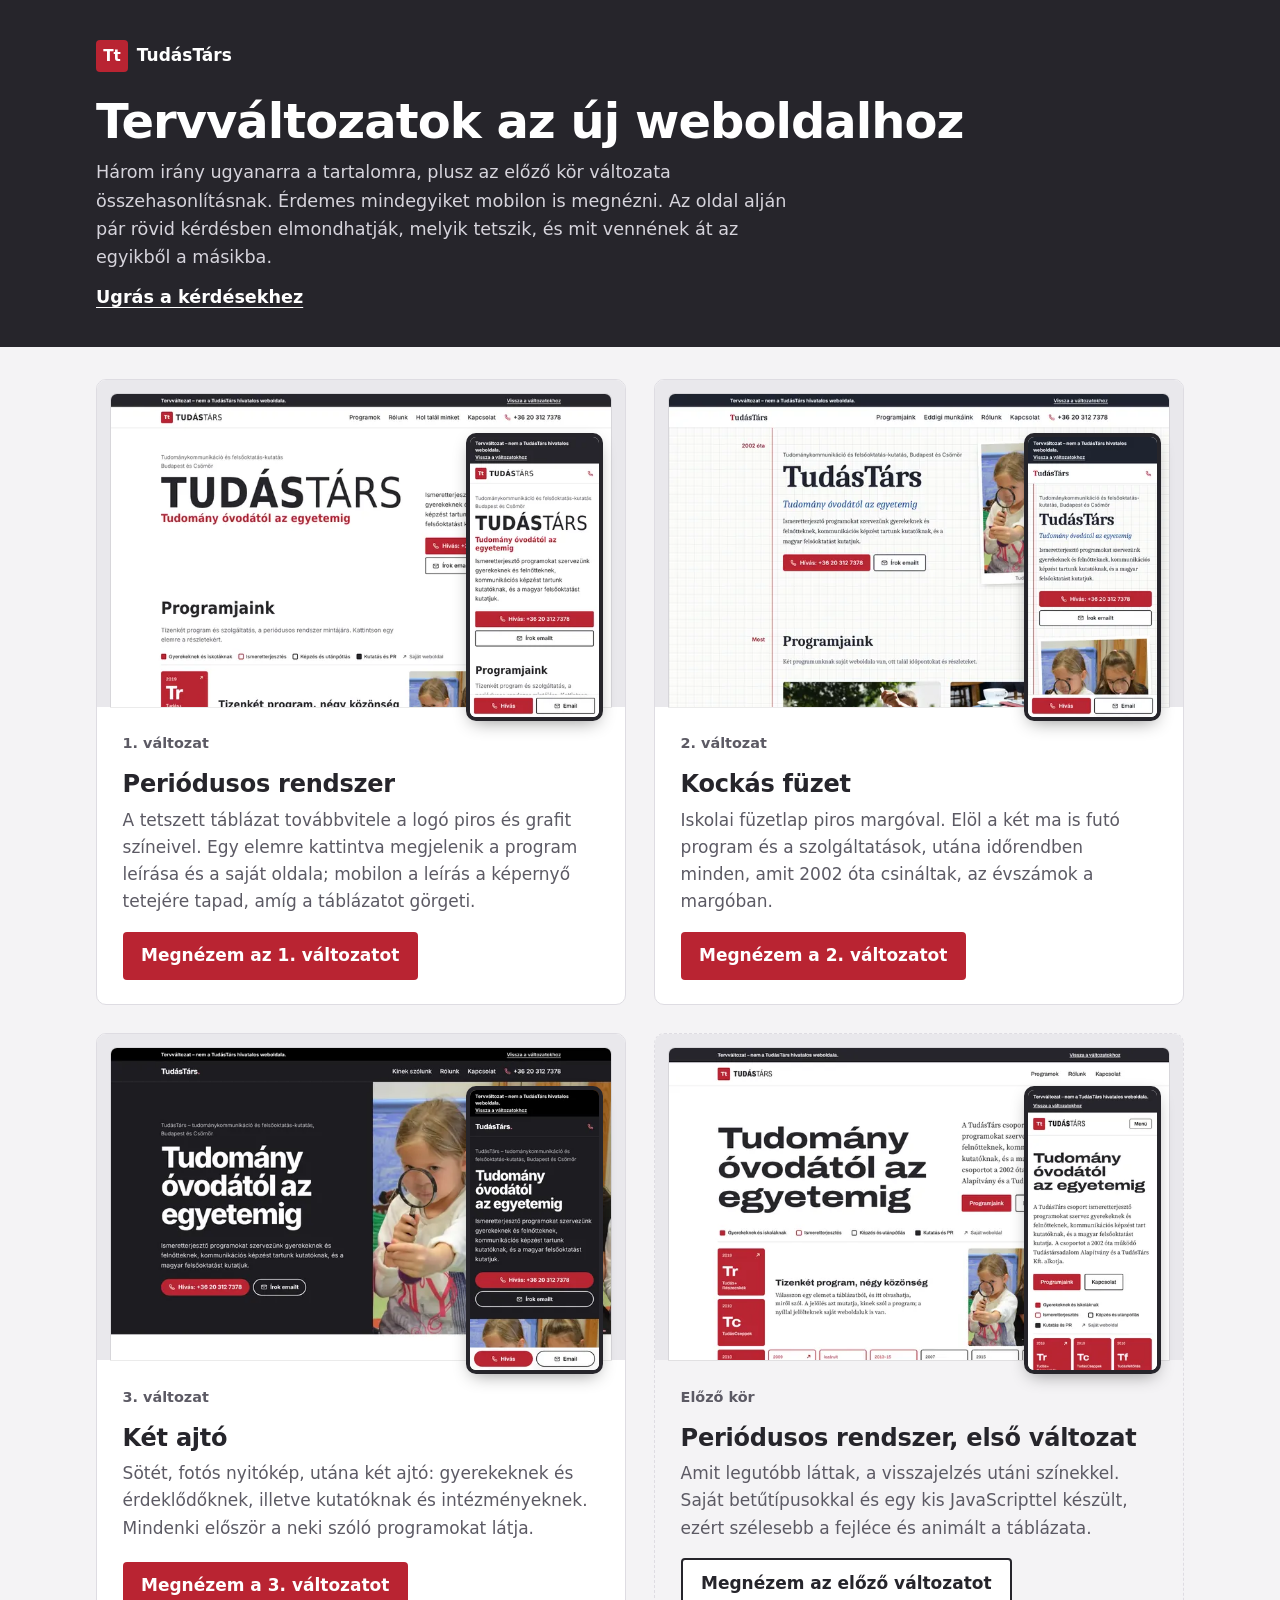
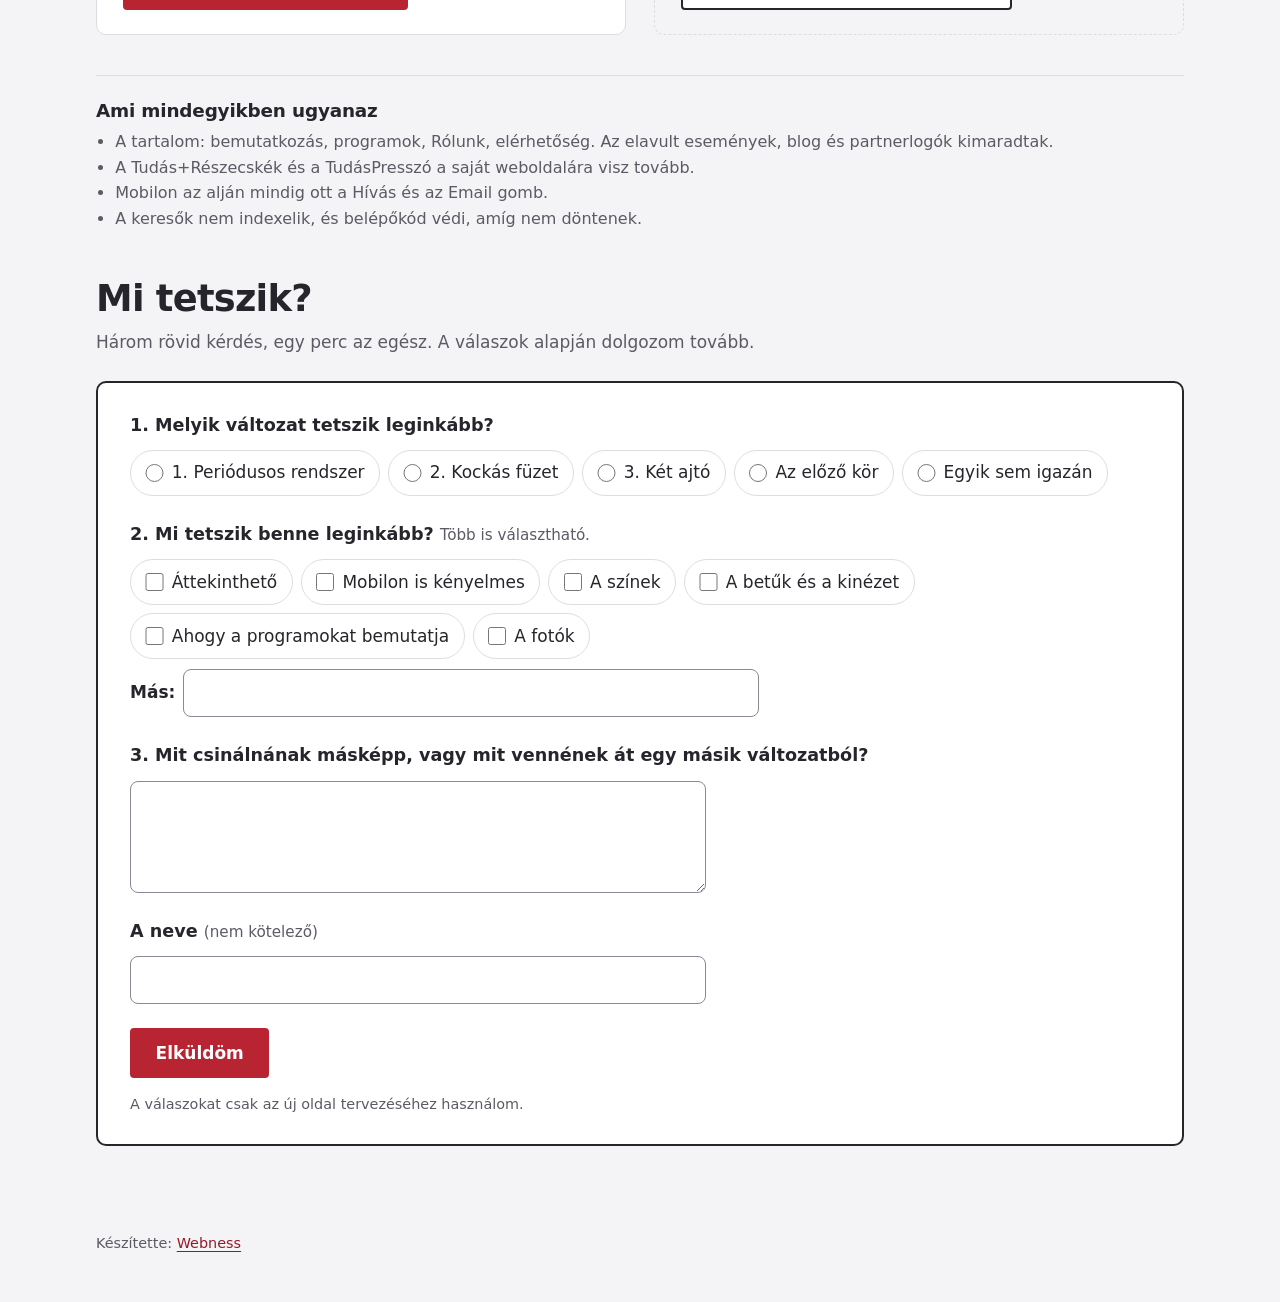
==== commit 44a01b87: "„Ki készítette?” és vélemények lebegő fülekből nyíló ablakban - Új réteg (public/reteg/): jobb széle" ====
--- a/public/index.html
+++ b/public/index.html
@@ -7,6 +7,8 @@
   <title>TudásTárs – tervváltozatok</title>
   <meta name="theme-color" content="#26252b">
   <link rel="icon" href="/favicon.svg" type="image/svg+xml">
+  <link rel="stylesheet" href="/reteg/reteg.css">
+  <script src="/reteg/reteg.js" defer></script>
   <style>
     :root {
       --papir: #ffffff; --kod: #f4f3f5; --tinta: #26252b; --halvany: #5c5a64; --vonal: #dedce2;
@@ -63,28 +65,6 @@
     .resz h2.cim { font-size: clamp(1.7rem, 5vw, 2.3rem); line-height: 1.1; letter-spacing: -.02em; margin: 0 0 .6rem; }
     .resz .bev2 { color: var(--halvany); max-width: 44rem; margin: 0 0 1.5rem; }
 
-    .rolam { display: grid; gap: 1.5rem; background: var(--papir); border: 1px solid var(--vonal); border-radius: 10px; padding: 1.25rem; }
-    .rolam img { width: 100%; max-width: 15rem; border-radius: 8px; }
-    .rolam p { margin: 0 0 .9rem; }
-    .rolam .nev { font-size: 1.05rem; }
-    .rolam .ref { font-size: .98rem; color: var(--halvany); }
-    .linkek { display: flex; flex-wrap: wrap; align-items: center; gap: .6rem 1.25rem; margin-top: 1.25rem !important; }
-    .gomb2 { display: inline-flex; align-items: center; min-height: 46px; padding: .6rem 1.1rem; border-radius: 4px; background: var(--piros); color: #fff; font-weight: 650; text-decoration: none; }
-    .gomb2:hover { background: var(--piros-mely); color: #fff; }
-    @media (min-width: 760px) { .rolam { grid-template-columns: 15rem minmax(0, 1fr); gap: 2.25rem; padding: 1.75rem; align-items: start; } }
-
-    .velemenyek { list-style: none; margin: 0; padding: 0; display: grid; gap: 1rem; }
-    @media (min-width: 900px) { .velemenyek { grid-template-columns: 1fr 1fr; gap: 1.5rem; } }
-    .velemenyek > li { display: flex; }
-    .velemeny { flex: 1; margin: 0; background: var(--papir); border: 1px solid var(--vonal); border-radius: 10px; padding: 1.25rem 1.25rem 1.1rem; display: flex; flex-direction: column; }
-    .velemeny h3 { font-size: 1.12rem; margin: 0 0 .4rem; }
-    .velemeny blockquote { margin: 0 0 1rem; flex: 1; }
-    .velemeny blockquote p { margin: 0; }
-    .velemeny figcaption { display: flex; align-items: center; gap: .8rem; font-size: .92rem; color: var(--halvany); }
-    .velemeny figcaption img { width: 52px; height: 52px; border-radius: 50%; flex: none; }
-    .velemeny figcaption strong { display: block; color: var(--tinta); font-size: 1rem; }
-    .tovabbi { margin: 1rem 0 0; }
-
     .kerdesek { background: var(--papir); border: 2px solid var(--tinta); border-radius: 10px; padding: 1.25rem; }
     @media (min-width: 760px) { .kerdesek { padding: 1.75rem 2rem; } }
     fieldset { border: 0; margin: 0 0 1.5rem; padding: 0; min-width: 0; }
@@ -183,60 +163,6 @@
         </ul>
       </section>
 
-      <section class="resz" id="rolam" aria-labelledby="rolam-cim">
-        <div class="rolam">
-          <img src="valaszto/emberek/marcell.webp" alt="Szikora Marcell portréja" width="400" height="500" loading="lazy" decoding="async">
-          <div>
-            <h2 class="cim" id="rolam-cim">Ki készítette?</h2>
-            <p class="nev"><strong>Szikora Marcell</strong>, szoftvermérnök, a Webness alapítója, Tiszanagyfaluból.</p>
-            <p>Több mint 15 éve készítek weboldalakat, webshopokat és egyedi rendszereket, eddig 116-nál is többet adtam át. Velem közvetlenül dolgoznak: azzal beszélnek, aki megtervezi és megírja az oldalt.</p>
-            <p>A mostani tudastars.hu-t is én készítettem, 2016 óta dolgozunk együtt. A változatokat előre megépítettem, hogy ne kelljen elképzelni az új oldalt, hanem ki lehessen próbálni, mobilon is.</p>
-            <p class="ref"><strong>Akiknek már dolgoztam:</strong> Salzgitter Mannesmann, D-Link, Miskolci Nemzeti Színház, Jánosik és Társai, Orha Művek.</p>
-            <p class="linkek">
-              <a class="gomb2" href="mailto:info@webness.hu">info@webness.hu</a>
-              <a href="https://webness.hu/">webness.hu</a>
-              <a href="https://www.linkedin.com/in/marcell-szikora/">LinkedIn</a>
-            </p>
-          </div>
-        </div>
-      </section>
-
-      <section class="resz" id="velemenyek" aria-labelledby="velemenyek-cim">
-        <h2 class="cim" id="velemenyek-cim">Akikkel már dolgoztam</h2>
-        <p class="bev2">Az ő szavaikkal, változtatás nélkül, a webness.hu-ról.</p>
-        <ul class="velemenyek">
-          <li>
-            <figure class="velemeny">
-              <h3>Mindig volt valami plusz</h3>
-              <blockquote><p>„2017 óta dolgozunk együtt Marcellel, többek között a Jánosik, a Hauser és a Bubbles weboldalain. Nem laikusként mondom, hiszen magam is ebben az iparágban dolgozom: minden projekt a megbeszélt határidőre elkészült, olyan szakmai minőségben, amelyben mindig volt valami plusz ahhoz képest, amire számítottam. Szerintem mindenki ezért szeret vele együtt dolgozni.”</p></blockquote>
-              <figcaption><img src="valaszto/emberek/koncz-peter.webp" alt="" width="112" height="112" loading="lazy"><span><strong>Koncz Péter</strong>online marketing szakember</span></figcaption>
-            </figure>
-          </li>
-          <li>
-            <figure class="velemeny">
-              <h3>Együtt gondolkodó partner</h3>
-              <blockquote><p>„2017-ben ajánlásra kerültünk kapcsolatba a Webness-szel. Már az első beszélgetésnél tetszett, hogy odafigyelnek ránk, és olyan megoldást akarnak, amivel elégedettek leszünk. Náluk a technológiai tudás és az üzleti igényeink megértése együtt van jelen. Nem szó szerint azt valósították meg, amit mi megfogalmaztunk, hanem velünk együtt gondolkodtak, így sokszor jobbat kaptunk, mint amit elsőre kértünk! Az átadás után sem tűntek el: azóta is lelkiismeretesen reagálnak minden apró kérésünkre. Bátran ajánlom őket mindenkinek, aki nemcsak kivitelezőt, hanem együtt gondolkodó partnert keres.”</p></blockquote>
-              <figcaption><img src="valaszto/emberek/kocziszky-adam.webp" alt="" width="112" height="112" loading="lazy"><span><strong>Kocziszky Ádám</strong>Controlling &amp; Project Manager, Salzgitter Mannesmann Acélkereskedelmi Kft.</span></figcaption>
-            </figure>
-          </li>
-          <li>
-            <figure class="velemeny">
-              <h3>Elégedett vagyok</h3>
-              <blockquote><p>„Abszolút elégedett vagyok a munkátokkal. Ha az iskolában lennénk, akkor csillagos ötös osztályzatot adnék. Külön díjazom a rugalmasságotokat és udvariasságotokat. Köszönöm, ahogy hozzám és a weboldalamhoz álltatok az elejétől a végéig és hogy ez nem változott a fizetés után sem.”</p></blockquote>
-              <figcaption><img src="valaszto/emberek/bekesi-diana.webp" alt="" width="112" height="112" loading="lazy"><span><strong>Dr. Békési Diána</strong>szájsebész, Nádi-Dental Kft.</span></figcaption>
-            </figure>
-          </li>
-          <li>
-            <figure class="velemeny">
-              <h3>Ár/érték arány nagyon jó</h3>
-              <blockquote><p>„A közösen kidolgozott rendszereink megoldása nagyon hatékonyan, rugalmasan történt. A Webness által létrehozott szoftverek kialakításánál teljes mértékben a megrendelő igényei voltak szem előtt tartva. Nagyon pozitív a hozzáállásuk a tesztidőszak letelte utáni problémák megoldásához. Nem utolsó sorban a munkájuk ár/érték aránya nagyon jó.”</p></blockquote>
-              <figcaption><img src="valaszto/emberek/zelerik-attila.webp" alt="" width="112" height="112" loading="lazy"><span><strong>Zelerik Attila</strong>ügyvezető igazgató, Medor Kft.</span></figcaption>
-            </figure>
-          </li>
-        </ul>
-        <p class="tovabbi"><a href="https://webness.hu/ugyfeleink-velemenye">További vélemények a webness.hu-n</a></p>
-      </section>
-
       <section class="resz" id="kerdesek" aria-labelledby="kerdesek-cim">
         <h2 class="cim" id="kerdesek-cim">Mi tetszik?</h2>
         <p class="bev2">Három rövid kérdés, egy perc az egész. A válaszok alapján dolgozom tovább.</p>
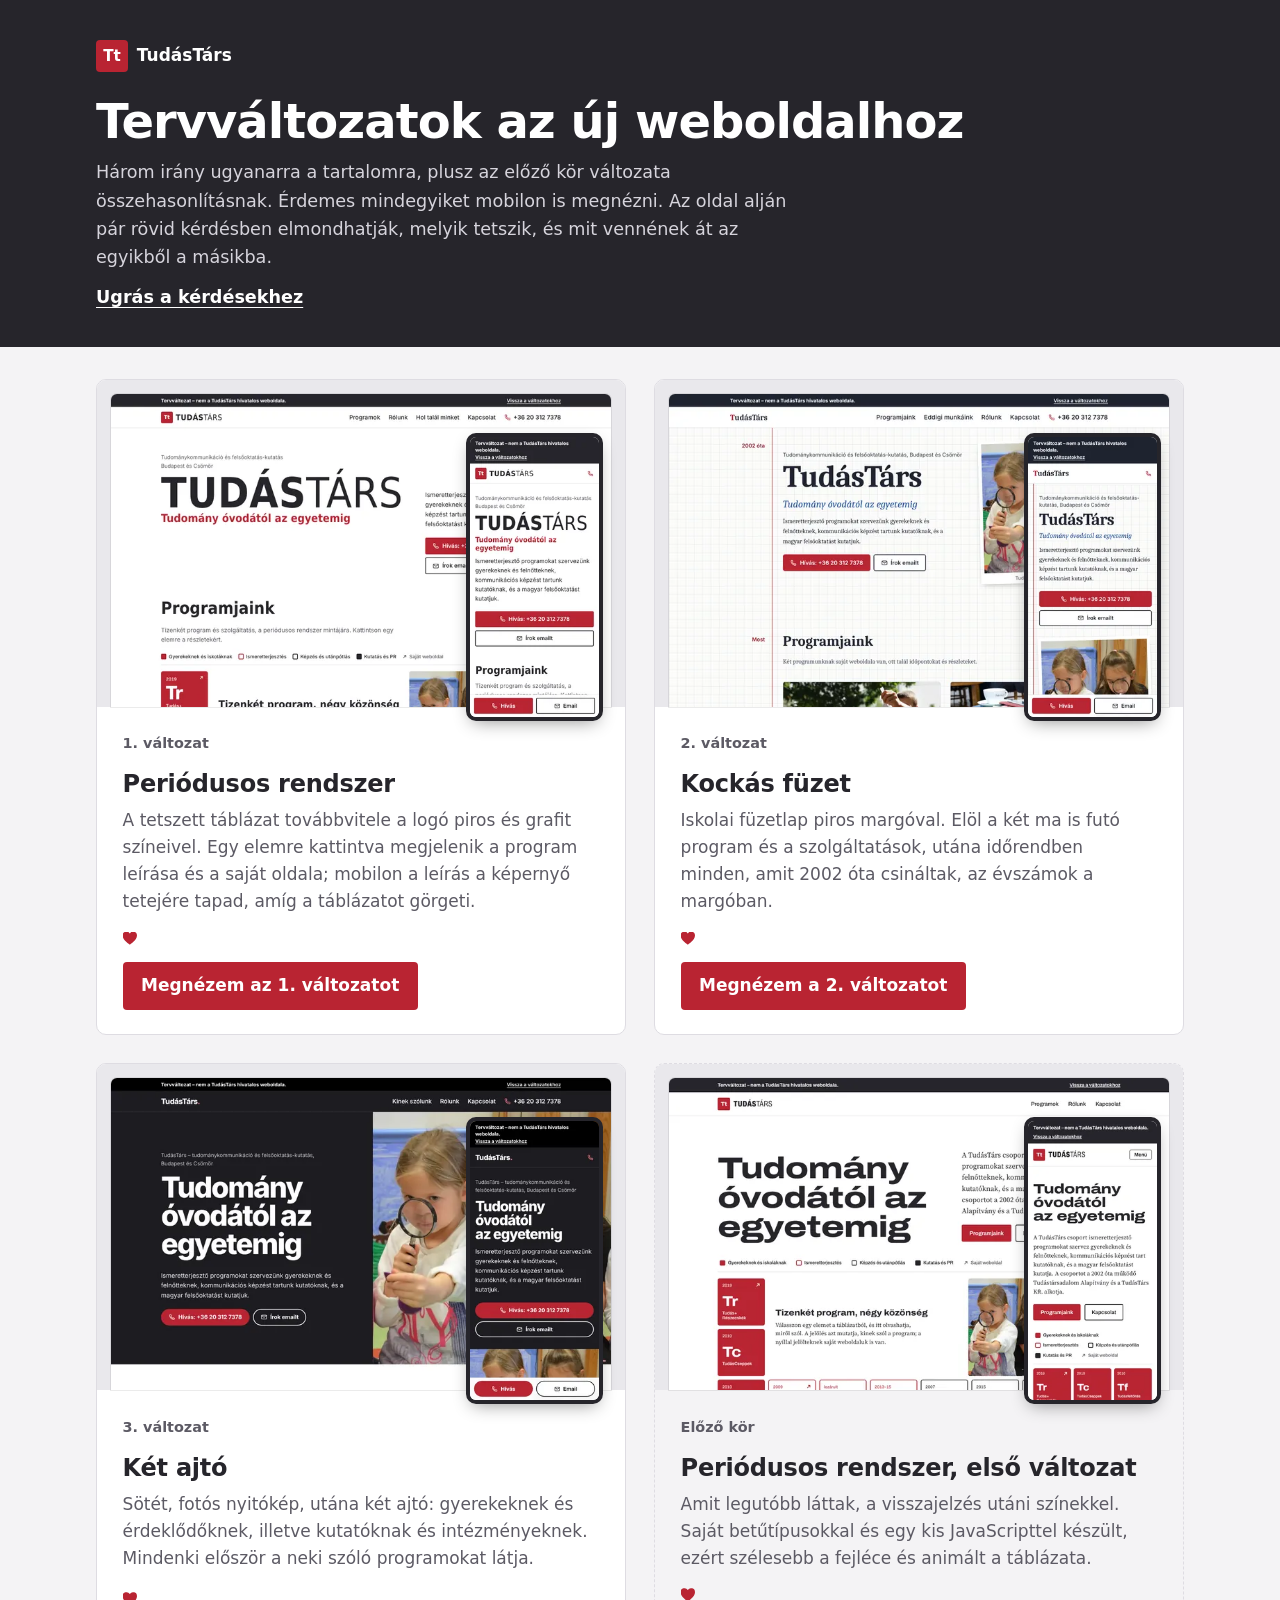
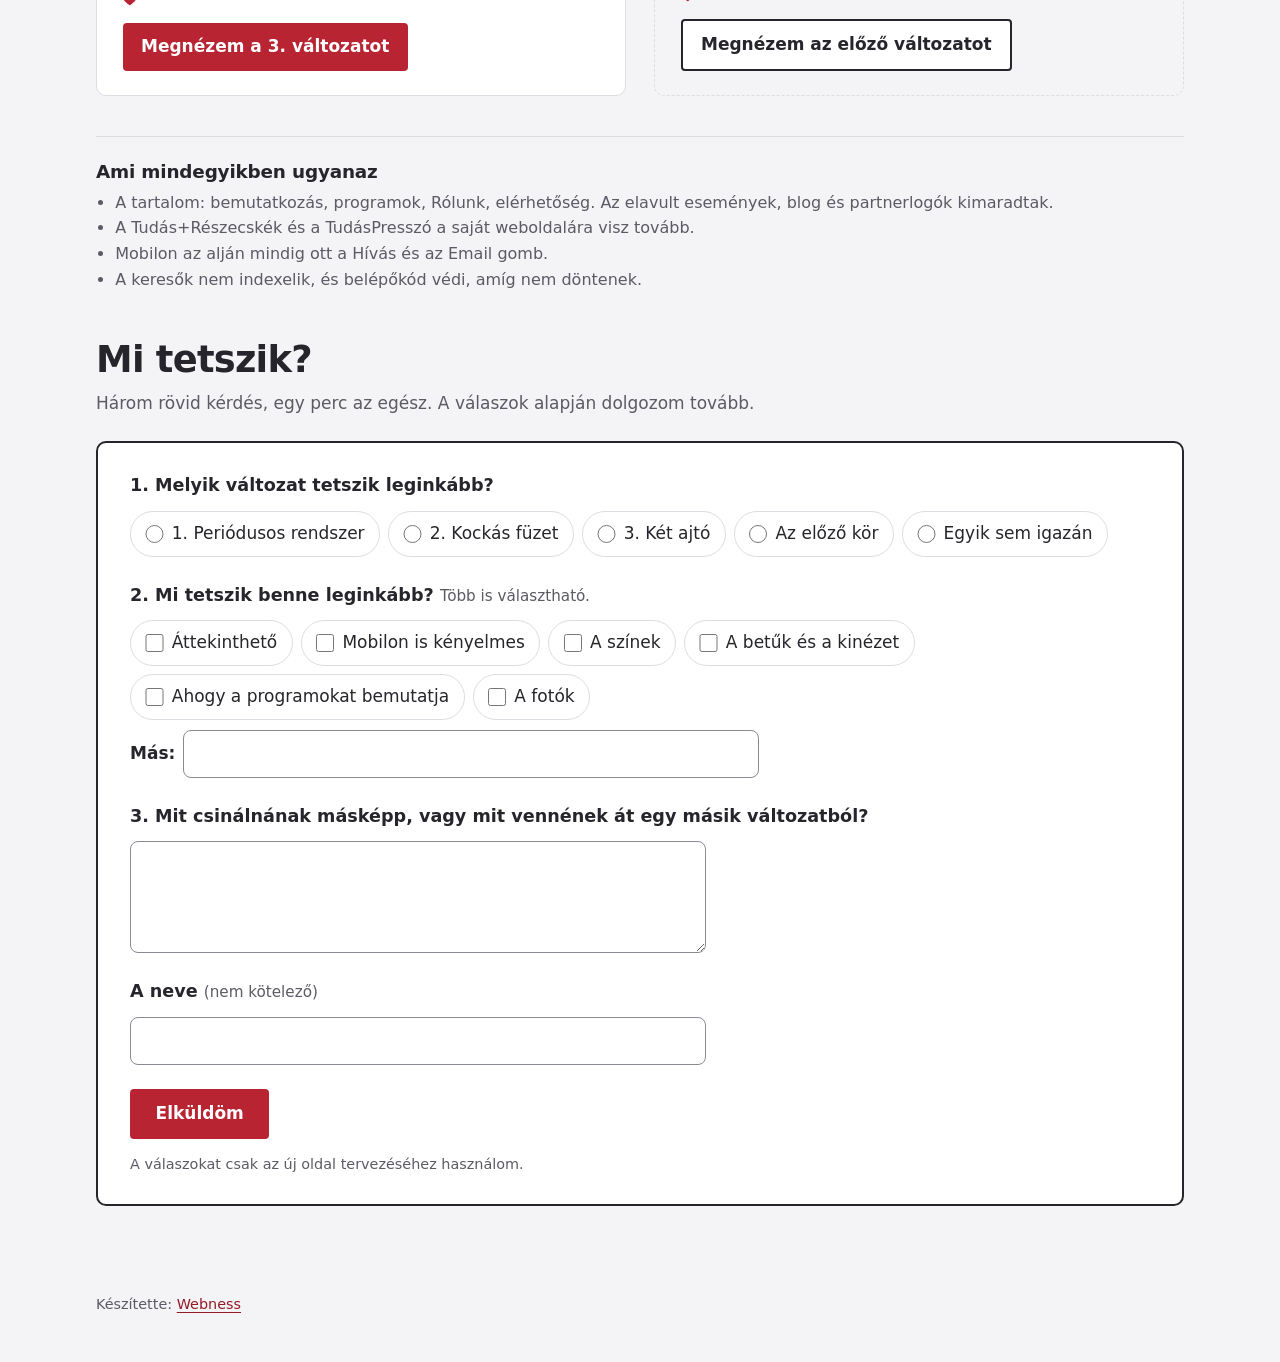
==== commit 8a5b66fa: "„Tetszik ez a rész?”: kis igenek és saját érvek minden változaton - Minden szakasz végén egy koppint" ====
--- a/public/index.html
+++ b/public/index.html
@@ -9,6 +9,7 @@
   <link rel="icon" href="/favicon.svg" type="image/svg+xml">
   <link rel="stylesheet" href="/reteg/reteg.css">
   <script src="/reteg/reteg.js" defer></script>
+  <script src="/reteg/tetszik.js" defer></script>
   <style>
     :root {
       --papir: #ffffff; --kod: #f4f3f5; --tinta: #26252b; --halvany: #5c5a64; --vonal: #dedce2;
@@ -57,6 +58,8 @@
     .valtozat--elozo .megnez { background: var(--papir); color: var(--tinta); border: 2px solid var(--tinta); }
     .valtozat--elozo .megnez:hover { background: var(--tinta); color: #fff; }
 
+    .tz-szam { display: inline-flex; align-items: center; gap: .4rem; margin: 0 0 1rem !important; font-weight: 600; color: var(--piros-mely); }
+    .tz-szam::before { content: ""; width: .9rem; height: .9rem; background: var(--piros); clip-path: path('M7.2 13S0 8.6 0 3.9A3.9 3.9 0 0 1 7.2 1.8 3.9 3.9 0 0 1 14.4 3.9C14.4 8.6 7.2 13 7.2 13Z'); }
     .kozos { margin-top: 2.5rem; padding-top: 1.5rem; border-top: 1px solid var(--vonal); color: var(--halvany); font-size: 1rem; }
     .kozos h2 { font-size: 1.15rem; color: var(--tinta); }
     .kozos ul { margin: 0; padding-left: 1.2rem; }
@@ -112,6 +115,7 @@
             <p class="szam">1. változat</p>
             <h2>Periódusos rendszer</h2>
             <p class="leir">A tetszett táblázat továbbvitele a logó piros és grafit színeivel. Egy elemre kattintva megjelenik a program leírása és a saját oldala; mobilon a leírás a képernyő tetejére tapad, amíg a táblázatot görgeti.</p>
+            <p class="tz-szam" data-tz-oldal="/valtozat-1/" hidden></p>
             <a class="megnez" href="valtozat-1/">Megnézem az 1. változatot</a>
           </div>
         </li>
@@ -124,6 +128,7 @@
             <p class="szam">2. változat</p>
             <h2>Kockás füzet</h2>
             <p class="leir">Iskolai füzetlap piros margóval. Elöl a két ma is futó program és a szolgáltatások, utána időrendben minden, amit 2002 óta csináltak, az évszámok a margóban.</p>
+            <p class="tz-szam" data-tz-oldal="/valtozat-2/" hidden></p>
             <a class="megnez" href="valtozat-2/">Megnézem a 2. változatot</a>
           </div>
         </li>
@@ -136,6 +141,7 @@
             <p class="szam">3. változat</p>
             <h2>Két ajtó</h2>
             <p class="leir">Sötét, fotós nyitókép, utána két ajtó: gyerekeknek és érdeklődőknek, illetve kutatóknak és intézményeknek. Mindenki először a neki szóló programokat látja.</p>
+            <p class="tz-szam" data-tz-oldal="/valtozat-3/" hidden></p>
             <a class="megnez" href="valtozat-3/">Megnézem a 3. változatot</a>
           </div>
         </li>
@@ -148,6 +154,7 @@
             <p class="szam">Előző kör</p>
             <h2>Periódusos rendszer, első változat</h2>
             <p class="leir">Amit legutóbb láttak, a visszajelzés utáni színekkel. Saját betűtípusokkal és egy kis JavaScripttel készült, ezért szélesebb a fejléce és animált a táblázata.</p>
+            <p class="tz-szam" data-tz-oldal="/jelenlegi/" hidden></p>
             <a class="megnez" href="jelenlegi/">Megnézem az előző változatot</a>
           </div>
         </li>
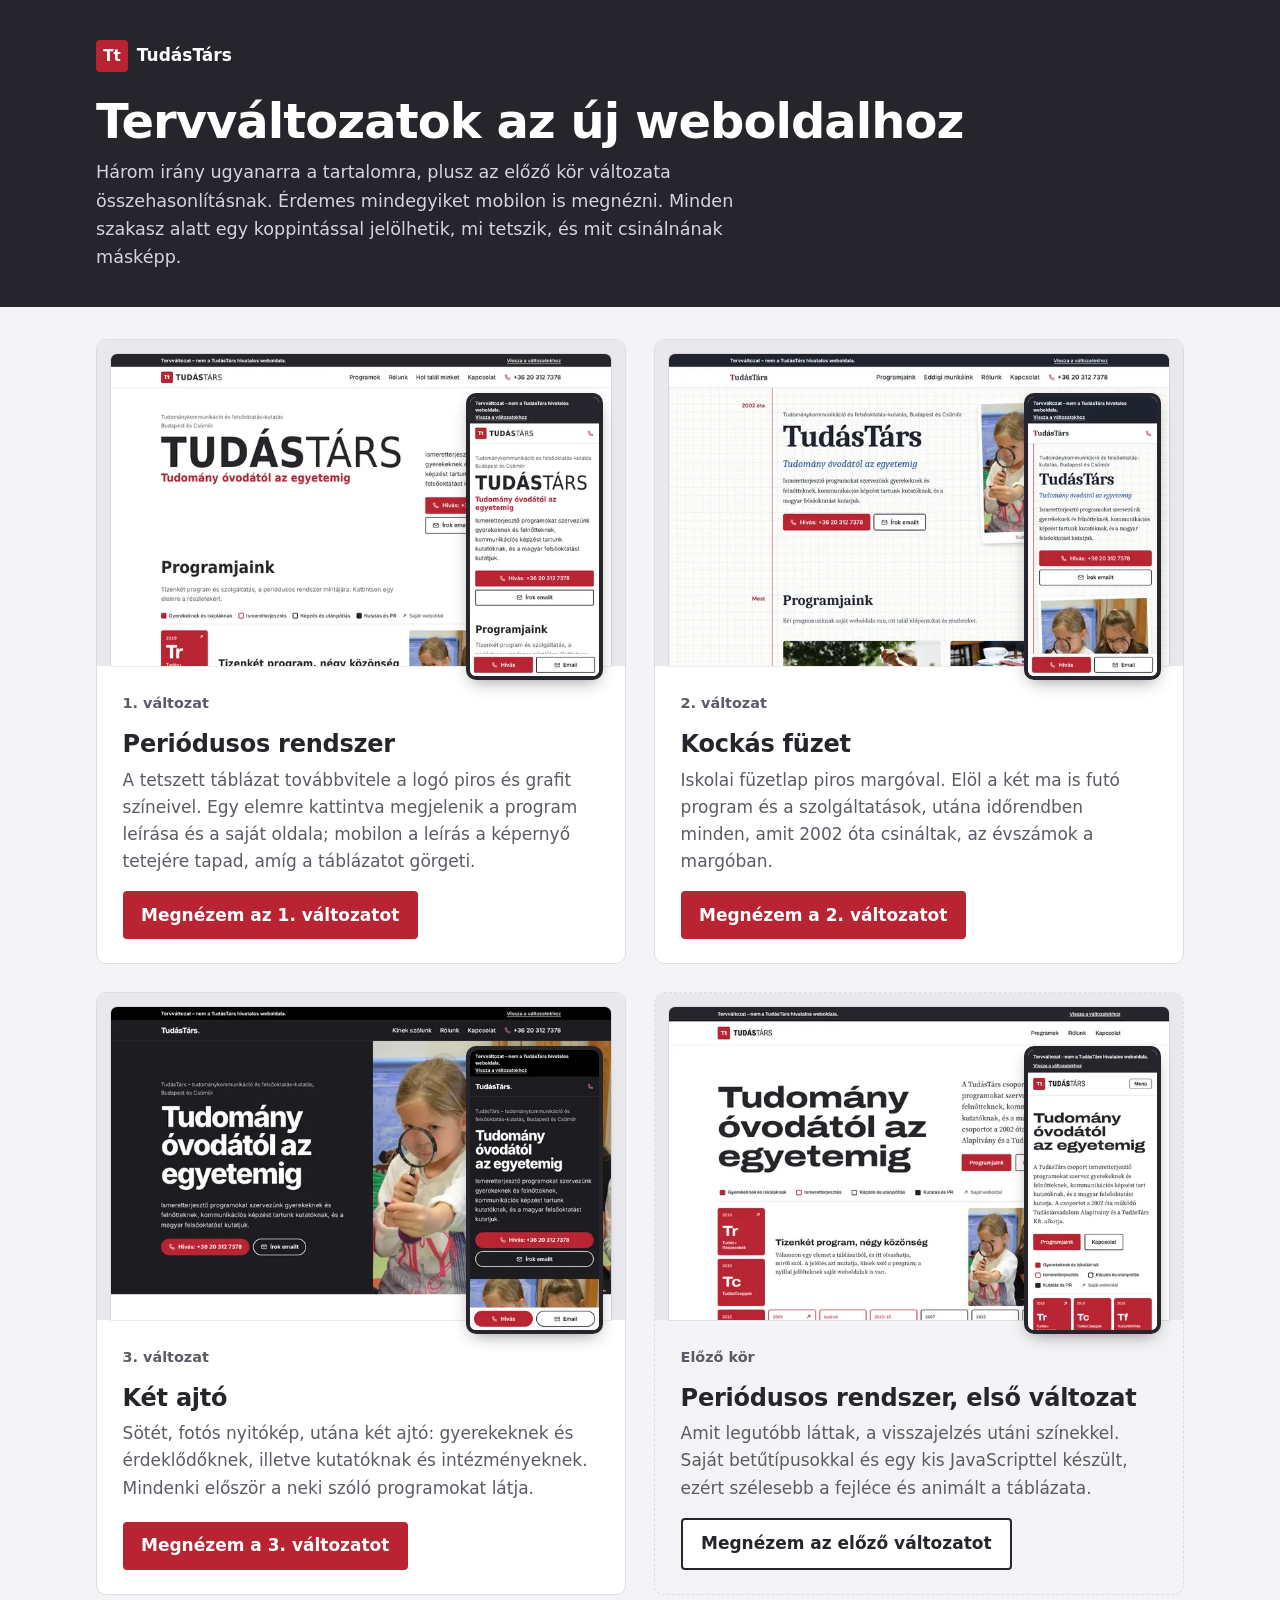
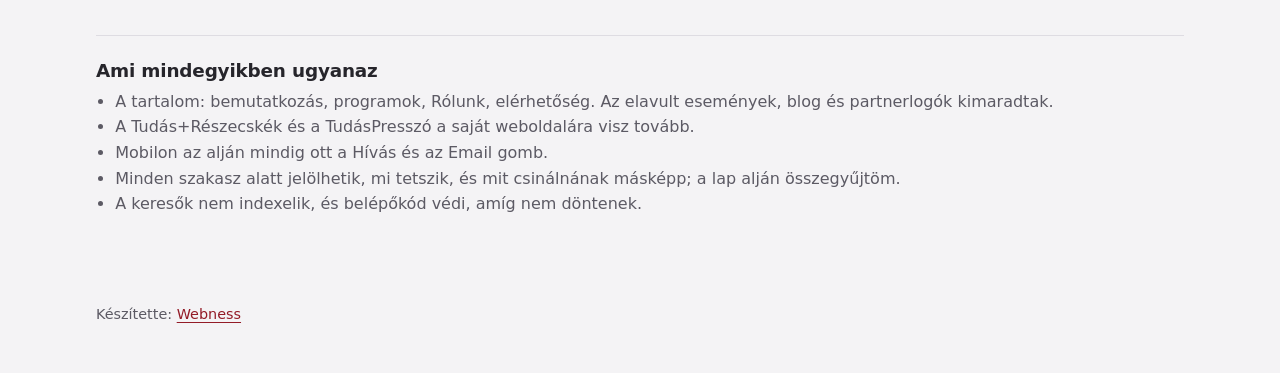
==== commit 38e97d85: "A külön kérdőív és az „Elmondom, mi tetszik” link ki; marad a szakaszonkénti jelölés - Választó olda" ====
--- a/public/index.html
+++ b/public/index.html
@@ -59,37 +59,12 @@
     .valtozat--elozo .megnez:hover { background: var(--tinta); color: #fff; }
 
     .tz-szam { display: inline-flex; align-items: center; gap: .4rem; margin: 0 0 1rem !important; font-weight: 600; color: var(--piros-mely); }
+    .tz-szam[hidden] { display: none; }
     .tz-szam::before { content: ""; width: .9rem; height: .9rem; background: var(--piros); clip-path: path('M7.2 13S0 8.6 0 3.9A3.9 3.9 0 0 1 7.2 1.8 3.9 3.9 0 0 1 14.4 3.9C14.4 8.6 7.2 13 7.2 13Z'); }
     .kozos { margin-top: 2.5rem; padding-top: 1.5rem; border-top: 1px solid var(--vonal); color: var(--halvany); font-size: 1rem; }
     .kozos h2 { font-size: 1.15rem; color: var(--tinta); }
     .kozos ul { margin: 0; padding-left: 1.2rem; }
     .lab { padding: 1.5rem 0 2rem; font-size: .9rem; color: var(--halvany); }
-    .resz { padding: 3rem 0 0; }
-    .resz h2.cim { font-size: clamp(1.7rem, 5vw, 2.3rem); line-height: 1.1; letter-spacing: -.02em; margin: 0 0 .6rem; }
-    .resz .bev2 { color: var(--halvany); max-width: 44rem; margin: 0 0 1.5rem; }
-
-    .kerdesek { background: var(--papir); border: 2px solid var(--tinta); border-radius: 10px; padding: 1.25rem; }
-    @media (min-width: 760px) { .kerdesek { padding: 1.75rem 2rem; } }
-    fieldset { border: 0; margin: 0 0 1.5rem; padding: 0; min-width: 0; }
-    legend, .kerdes-cim { display: block; font-weight: 700; font-size: 1.1rem; margin: 0 0 .7rem; padding: 0; }
-    .legend-apro { font-weight: 400; color: var(--halvany); font-size: .95rem; }
-    .valasztok { display: flex; flex-wrap: wrap; gap: .5rem; }
-    .valaszto { display: inline-flex; align-items: center; gap: .5rem; min-height: 46px; padding: .5rem .9rem; border: 1.5px solid var(--vonal); border-radius: 999px; cursor: pointer; background: var(--papir); }
-    .valaszto:hover { border-color: var(--tinta); }
-    .valaszto input { width: 1.15rem; height: 1.15rem; margin: 0; accent-color: var(--piros); }
-    .valaszto:has(input:checked) { border-color: var(--piros); background: #f8e6e8; }
-    .valaszto:has(input:focus-visible) { outline: 3px solid var(--piros); outline-offset: 2px; }
-    .valaszto input:focus-visible { outline: none; }
-    .mas { display: flex; align-items: center; gap: .5rem; flex-wrap: wrap; margin-top: .6rem; }
-    .mas label { font-weight: 600; }
-    input[type="text"], textarea { font: inherit; color: var(--tinta); border: 1.5px solid #8b8994; border-radius: 8px; padding: .6rem .75rem; width: 100%; max-width: 36rem; background: #fff; }
-    .mas input[type="text"] { width: auto; flex: 1; min-width: 12rem; }
-    textarea { min-height: 7rem; resize: vertical; display: block; }
-    input[type="text"]:focus, textarea:focus { outline: 3px solid var(--piros); outline-offset: 2px; border-color: var(--tinta); }
-    .mezo { margin: 0 0 1.5rem; }
-    .kuld { min-height: 50px; padding: .7rem 1.6rem; border: 0; border-radius: 4px; background: var(--piros); color: #fff; font: inherit; font-weight: 700; cursor: pointer; }
-    .kuld:hover { background: var(--piros-mely); }
-    .kerdesek .apro { font-size: .9rem; color: var(--halvany); margin: .9rem 0 0; }
 
   </style>
 </head>
@@ -98,8 +73,7 @@
     <div class="keret">
       <p class="marka"><span aria-hidden="true">Tt</span>TudásTárs</p>
       <h1>Tervváltozatok az új weboldalhoz</h1>
-      <p class="bev">Három irány ugyanarra a tartalomra, plusz az előző kör változata összehasonlításnak. Érdemes mindegyiket mobilon is megnézni. Az oldal alján pár rövid kérdésben elmondhatják, melyik tetszik, és mit vennének át az egyikből a másikba.</p>
-      <p class="bev" style="margin-top:.75rem"><a href="#kerdesek" style="color:#fff;font-weight:600">Ugrás a kérdésekhez</a></p>
+      <p class="bev">Három irány ugyanarra a tartalomra, plusz az előző kör változata összehasonlításnak. Érdemes mindegyiket mobilon is megnézni. Minden szakasz alatt egy koppintással jelölhetik, mi tetszik, és mit csinálnának másképp.</p>
     </div>
   </header>
 
@@ -166,55 +140,11 @@
           <li>A tartalom: bemutatkozás, programok, Rólunk, elérhetőség. Az elavult események, blog és partnerlogók kimaradtak.</li>
           <li>A Tudás+Részecskék és a TudásPresszó a saját weboldalára visz tovább.</li>
           <li>Mobilon az alján mindig ott a Hívás és az Email gomb.</li>
+          <li>Minden szakasz alatt jelölhetik, mi tetszik, és mit csinálnának másképp; a lap alján összegyűjtöm.</li>
           <li>A keresők nem indexelik, és belépőkód védi, amíg nem döntenek.</li>
         </ul>
       </section>
 
-      <section class="resz" id="kerdesek" aria-labelledby="kerdesek-cim">
-        <h2 class="cim" id="kerdesek-cim">Mi tetszik?</h2>
-        <p class="bev2">Három rövid kérdés, egy perc az egész. A válaszok alapján dolgozom tovább.</p>
-        <form class="kerdesek" method="post" action="/api/valasz">
-          <fieldset>
-            <legend>1. Melyik változat tetszik leginkább?</legend>
-            <div class="valasztok">
-              <label class="valaszto"><input type="radio" name="valtozat" value="1" required>1. Periódusos rendszer</label>
-              <label class="valaszto"><input type="radio" name="valtozat" value="2">2. Kockás füzet</label>
-              <label class="valaszto"><input type="radio" name="valtozat" value="3">3. Két ajtó</label>
-              <label class="valaszto"><input type="radio" name="valtozat" value="elozo">Az előző kör</label>
-              <label class="valaszto"><input type="radio" name="valtozat" value="egyik-sem">Egyik sem igazán</label>
-            </div>
-          </fieldset>
-
-          <fieldset>
-            <legend>2. Mi tetszik benne leginkább? <span class="legend-apro">Több is választható.</span></legend>
-            <div class="valasztok">
-              <label class="valaszto"><input type="checkbox" name="tetszik" value="attekintheto">Áttekinthető</label>
-              <label class="valaszto"><input type="checkbox" name="tetszik" value="mobil">Mobilon is kényelmes</label>
-              <label class="valaszto"><input type="checkbox" name="tetszik" value="szinek">A színek</label>
-              <label class="valaszto"><input type="checkbox" name="tetszik" value="kinezet">A betűk és a kinézet</label>
-              <label class="valaszto"><input type="checkbox" name="tetszik" value="programok">Ahogy a programokat bemutatja</label>
-              <label class="valaszto"><input type="checkbox" name="tetszik" value="kepek">A fotók</label>
-            </div>
-            <div class="mas">
-              <label for="mas">Más:</label>
-              <input type="text" id="mas" name="mas" maxlength="300">
-            </div>
-          </fieldset>
-
-          <div class="mezo">
-            <label class="kerdes-cim" for="maskepp">3. Mit csinálnának másképp, vagy mit vennének át egy másik változatból?</label>
-            <textarea id="maskepp" name="maskepp" maxlength="2000"></textarea>
-          </div>
-
-          <div class="mezo">
-            <label class="kerdes-cim" for="nev">A neve <span class="legend-apro">(nem kötelező)</span></label>
-            <input type="text" id="nev" name="nev" maxlength="120" autocomplete="name">
-          </div>
-
-          <button class="kuld" type="submit">Elküldöm</button>
-          <p class="apro">A válaszokat csak az új oldal tervezéséhez használom.</p>
-        </form>
-      </section>
     </div>
   </main>
 
